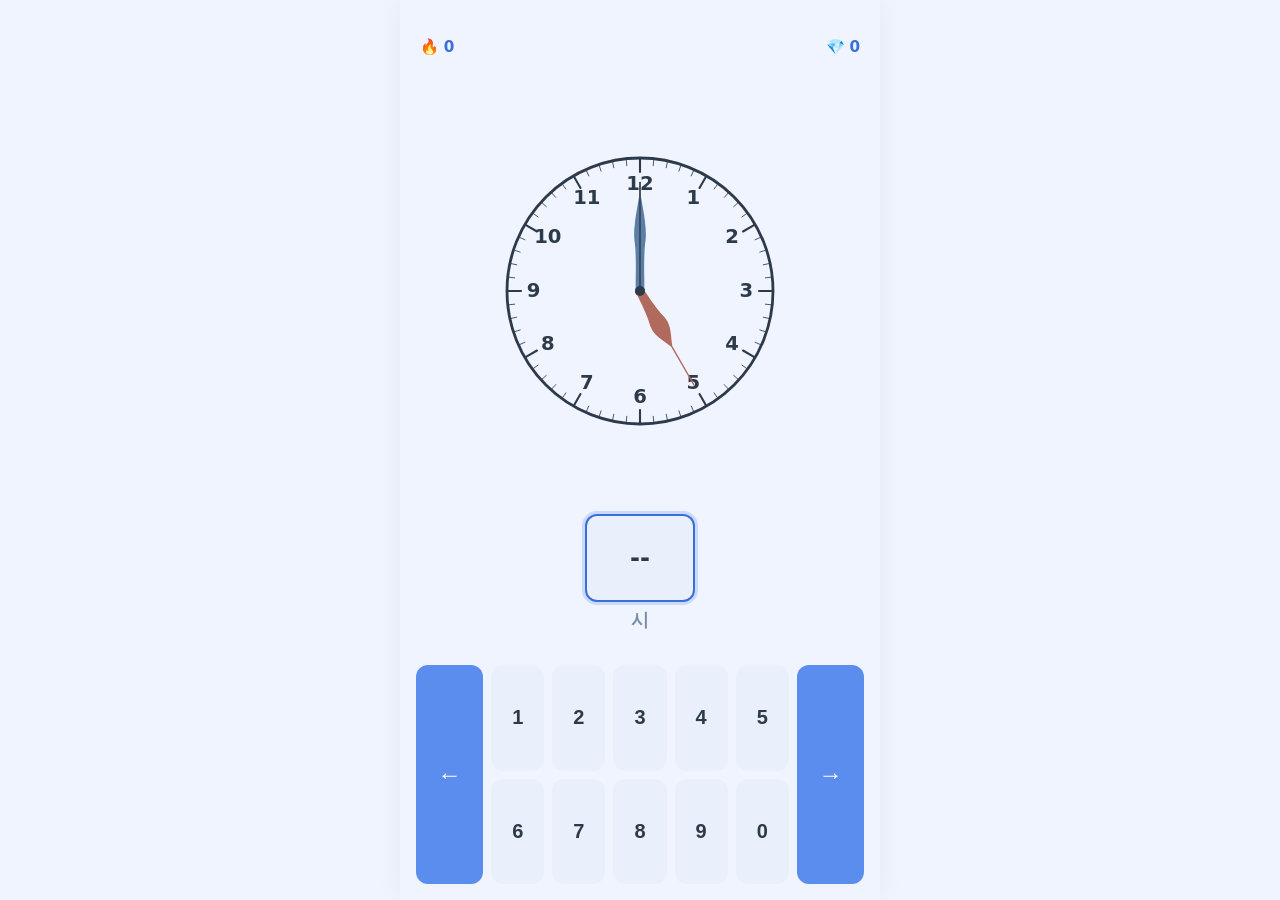
==== games/clock/index.html @ 3cb7f881 "Refactor: extract clock face, keep hands inline" ====
<!-- v0.1.0 : 최초 생성 - Clock Game UI (로직 없음, 더미 UI만)
     v0.1.1 : 입력칸 id, 키패드 data-key 속성 추가 (키패드 입력 기능 연동용)
     v0.1.2 : Gold/Combo span에 id 추가 (골드/콤보 표시 연동용)
     v0.1.3 : <object> → inline SVG로 교체 (모바일 렌더링 정확도 개선)
     v0.1.4 : 결과 화면 섹션 추가
     v0.1.5 : 결과 화면에 별점·보상 항목 추가
     v0.1.6 : Gold 아이콘 변경(💎), 결과 화면 레이아웃 개선
     v0.1.7 : 단계 선택 화면 select.html로 분리, game-wrapper style:none 제거
     v0.1.8 : 계산식 표시 영역 추가 (Lv.6~8)
     v0.1.9 : Fix_save.js 대신 core/saveManager.js 로드 (SaveManager 미정의로 저장 실패하던 문제)
     v0.1.10 : Implement_오답 시 정답 확인 모달 추가 (바깥 클릭 시 닫힘)
     v0.1.11 : Refactor_시계 페이스(외곽선/눈금/숫자)를 assets/svg/clock-face.svg로 분리, 바늘은 인라인 유지 -->
<!DOCTYPE html>
<html lang="ko">
<head>
  <meta charset="UTF-8" />
  <meta name="viewport" content="width=device-width, initial-scale=1.0" />
  <title>Clock Game</title>
  <link rel="stylesheet" href="style.css" />
</head>
<body>

  <!-- 전체 화면을 감싸는 래퍼 (PC 가운데 정렬용) -->
  <div id="game-wrapper" class="game-wrapper">

    <!-- 상단 정보 영역 (약 1/12) : Combo(좌) / Gold(우) -->
    <header class="info-bar">
      <span class="info-bar__item info-bar__combo">
        <span class="info-bar__icon">🔥</span>
        <span id="display-combo" class="info-bar__value">0</span>
      </span>
      <span class="info-bar__item info-bar__gold">
        <span class="info-bar__icon">💎</span>
        <span id="display-gold" class="info-bar__value">0</span>
      </span>
    </header>

    <!-- 시계 영역 (약 1/2) -->
    <!-- 시계 페이스(외곽선/눈금/숫자)는 assets/svg/clock-face.svg 외부 파일을 불러와 배경으로 표시하고,
         바늘/중심 고정핀은 그 위에 겹쳐지는 인라인 SVG로 그대로 유지한다 (script.js가 회전시키므로 DOM에 있어야 함). -->
    <section class="clock-area">
      <div id="clock-svg" class="clock-svg">
        <img class="clock-face-img" src="assets/svg/clock-face.svg" alt="시계 눈금과 숫자" />
        <svg class="clock-hands-svg" viewBox="0 0 400 400" xmlns="http://www.w3.org/2000/svg">

        <!-- 시침 -->
        <g id="hour-hand">
          <path
         id="hour-hand-path"
         fill="#b06a5e"
         stroke="#b06a5e"
         stroke-width="2"
         stroke-linecap="round"
         d="M 200.29114,109.25651 
         V 44.256506 
         m -5,155.000004 
         c -1,-14 -1,-30 -6,-50 
         -3,-14 6.08838,-26.53126 10.99916,-39.98355 
         4.77369,13.48296 14.00084,25.98355 11.00084,39.98355 
         -5,20 -5,36 -6,50 
         z" />
        </g>

        <!-- 분침 -->
        <g id="minute-hand">
          <path
          id="minute-hand-path"
          fill="#5b7ea6"
          stroke="#5b7ea6"
          stroke-width="2"
          stroke-linecap="round"
          d="m 200,70
          c 0,-8.333333 0,-16.666667 0,-25
          m -5,155
          c -0.84616,-24.32496 1.78524,-48.81858 -2,-73
         -2.11151,-21.46944 3.81812,-42.576557 7.00486,-63.641633
         3.30475,20.754501 8.89565,41.567173 7.10526,62.743173
         -3.8354,24.09977 -1.37963,48.52212 -2.06613,72.77562
         -0.1114,2.24444 -3.92398,0.63986 -5.72918,1.12284
         -1.43827,0 -2.87654,0 -4.31481,0
          z" />
        </g>

        <!-- 초침 -->
        <g id="second-hand">
          <line x1="200" y1="200" x2="200" y2="45" stroke="#2d3a4a" stroke-width="2" stroke-linecap="round" />
        </g>

        <!-- 중심 고정핀 -->
        <circle id="clock-center-pin" cx="200" cy="200" r="7" fill="#2d3a4a" />

        </svg>
      </div>
    </section>

    <!-- 계산식 표시 영역 (Lv.6~8에서만 표시, 기본 숨김) -->
    <section id="calc-area" class="calc-area calc-area--hidden">
      <p id="calc-expression" class="calc-expression"></p>
    </section>

    <!-- 입력 영역 (약 1/6) : 시 / 분 / 초 입력칸 -->
    <section class="input-area">

      <div class="input-group">
        <span id="input-hour" class="input-box">--</span>
        <span class="input-label">시</span>
      </div>

      <div class="input-group">
        <span id="input-minute" class="input-box">--</span>
        <span class="input-label">분</span>
      </div>

      <div class="input-group">
        <span id="input-second" class="input-box">--</span>
        <span class="input-label">초</span>
      </div>

    </section>

    <!-- 키패드 영역 (약 1/4) : 숫자 0~9, ← / → 더미 버튼 -->
    <section class="keypad-area">

      <!-- 왼쪽 이동 버튼 (숫자 2행 전체 높이) -->
      <button type="button" class="keypad-btn keypad-btn--nav" data-key="back" aria-label="이전">←</button>

      <!-- 숫자 버튼 2행 -->
      <div class="keypad-numbers">
        <div class="keypad-row">
          <button type="button" class="keypad-btn" data-key="1">1</button>
          <button type="button" class="keypad-btn" data-key="2">2</button>
          <button type="button" class="keypad-btn" data-key="3">3</button>
          <button type="button" class="keypad-btn" data-key="4">4</button>
          <button type="button" class="keypad-btn" data-key="5">5</button>
        </div>
        <div class="keypad-row">
          <button type="button" class="keypad-btn" data-key="6">6</button>
          <button type="button" class="keypad-btn" data-key="7">7</button>
          <button type="button" class="keypad-btn" data-key="8">8</button>
          <button type="button" class="keypad-btn" data-key="9">9</button>
          <button type="button" class="keypad-btn" data-key="0">0</button>
        </div>
      </div>

      <!-- 오른쪽 이동 버튼 (숫자 2행 전체 높이) -->
      <button type="button" class="keypad-btn keypad-btn--nav" data-key="next" aria-label="다음">→</button>

    </section>

  </div><!-- /.game-wrapper -->

  <!-- 결과 화면 (단계 종료 시 표시, 기본적으로 숨김) -->
  <div id="result-screen" class="result-screen result-screen--hidden">
    <div class="result-card">
      <h2 id="result-level"       class="result-level">Lv.1 완료!</h2>
      <p  id="result-stars"       class="result-stars">★★★</p>
      <p  id="result-score"       class="result-score">5 / 5</p>
      <p  id="result-rate"        class="result-rate">정답률 100%</p>
      <p  id="result-combo"       class="result-combo">최고 콤보 🔥 5</p>
      <hr class="result-divider" />
      <p  id="result-gold-quiz"   class="result-gold-row"><span>문제 정답</span><span class="result-gold-value">💎 0</span></p>
      <p  id="result-gold-combo"  class="result-gold-row"><span>콤보 보너스</span><span class="result-gold-value">💎 0</span></p>
      <p  id="result-gold-star"   class="result-gold-row"><span>별점 보너스</span><span class="result-gold-value">💎 0</span></p>
      <p  id="result-gold-total"  class="result-gold-total"><span>총 획득</span><span class="result-gold-value">💎 0</span></p>
    </div>
  </div>

  <!-- 오답 시 정답을 보여주는 모달 (기본 숨김) -->
  <!-- 카드 바깥(오버레이) 영역을 클릭하면 script.js에서 닫고 다음 문제로 진행한다 -->
  <div id="answer-modal" class="answer-modal answer-modal--hidden">
    <div class="answer-modal__card">
      <p class="answer-modal__label">정답</p>
      <p id="answer-modal-value" class="answer-modal__value">--</p>
    </div>
  </div>

  <script type="module" src="script.js"></script>
</body>
</html>
---- games/clock/style.css ----
/* v0.1.0 : 최초 생성 - Clock Game UI 스타일 (로직 없음)
   v0.1.1 : .clock-placeholder -> .clock-svg 로 교체 (SVG 시계 적용)
   v0.1.2 : 더블탭 확대 방지 추가
   v0.1.3 : .input-box--active 선택 상태 스타일 추가
   v0.1.4 : .input-area--correct / --wrong 정답/오답 피드백 스타일 추가
   v0.1.5 : info-bar 항목 min-width 고정, 아이콘 대응 정렬
   v0.1.6 : clock-svg 크기를 정수 고정 + max-width로 변경 (모바일 소수점 픽셀 방지)
   v0.1.7 : 결과 화면 스타일 추가
   v0.1.8 : 결과 화면 별점·구분선·gold 행 스타일 추가
   v0.1.9 : Gold 아이콘(💎)·색상 통일, result 레이아웃 개선, info-bar 아이콘 위치 고정
   v0.2.0 : 단계 선택 화면 스타일 select.css로 분리
   v0.2.1 : 계산식 표시 영역 스타일 추가
   v0.2.2 : 오답 시 정답 확인 모달(.answer-modal) 스타일 추가 */

/* ===========================
   1. 전역 초기화 & 변수
=========================== */
*, *::before, *::after {
  box-sizing: border-box;
  margin: 0;
  padding: 0;
}

/* 더블탭 확대만 방지, 핀치 줌은 유지 */
body {
  touch-action: manipulation;
}

:root {
  /* 컬러 팔레트: 메인 화면과 톤 통일 */
  --color-bg: #f0f4ff;
  --color-surface: #ffffff;
  --color-primary: #5b8dee;
  --color-primary-dark: #3a6fdb;
  --color-text: #2d3a4a;
  --color-text-muted: #7a8fa6;
  --color-keypad-bg: #eaf0fb;
  --color-keypad-active: #dce8fb;

  --font-base: 'Segoe UI', system-ui, sans-serif;
  --max-width: 480px; /* 모바일 기준, PC에서 고정폭으로 가운데 정렬 */
}

html, body {
  height: 100%;
}

body {
  font-family: var(--font-base);
  color: var(--color-text);
  background-color: var(--color-bg);
}

/* ===========================
   2. 전체 레이아웃
   - 뷰포트 높이를 기준으로 비율 분배
   - 1/12 : 1/2 : 1/6 : 1/4 (남은 영역 buffer 없이 합 = 1)
=========================== */
.game-wrapper {
  max-width: var(--max-width);
  margin: 0 auto;
  height: 100vh;
  display: flex;
  flex-direction: column;
}

/* ===========================
   3. 상단 정보 영역 (1/12)
=========================== */
.info-bar {
  flex: 1 1 8.33%; /* 약 1/12 */
  display: flex;
  align-items: center;
  justify-content: space-between;
  padding: 0 1.25rem;
  font-weight: 700;
  font-size: 0.95rem;
}

/* 각 항목: 아이콘은 고정, 숫자만 자연스럽게 늘어나도록 flex 구조 사용 */
.info-bar__gold {
  color: var(--color-primary-dark);
  display: flex;
  align-items: center;
  gap: 0.3rem;
  /* 우측 배치: 아이콘 뒤에 보유 수 표시 */
}

.info-bar__combo {
  color: var(--color-primary-dark);
  display: flex;
  align-items: center;
  gap: 0.3rem;
}

/* ===========================
   4. 시계 영역 (1/2 → 계산식 영역 추가로 약 5/12로 축소)
=========================== */
.clock-area {
  flex: 1 1 42%;
  display: flex;
  align-items: center;
  justify-content: center;
}

/* clock-face.svg(배경) + 바늘 인라인 svg(전경)를 겹쳐 표시하는 컨테이너 */
/* vw 단위 사용 시 소수점 픽셀 발생 → 모바일에서 바늘 위치 틀어짐 방지를 위해 정수 고정 */
.clock-svg {
  position: relative;
  width: 280px;
  height: 280px;
  max-width: 70vw;
  max-height: 70vw;
}
 
/* 시계 페이스(외곽선/눈금/숫자) 이미지와 바늘 svg를 동일 영역에 겹쳐 정렬 */
.clock-face-img,
.clock-hands-svg {
  position: absolute;
  inset: 0;
  width: 100%;
  height: 100%;
}

/* ===========================
   4-1. 계산식 표시 영역 (Lv.6~8)
=========================== */
.calc-area {
  flex: 0 0 auto;
  display: flex;
  align-items: center;
  justify-content: center;
  padding: 0.25rem 1rem;
}

.calc-area--hidden {
  display: none;
}

/* 계산식 텍스트: 크고 굵게, 중앙 정렬 */
.calc-expression {
  font-size: 1.8rem;
  font-weight: 700;
  color: var(--color-primary-dark);
  text-align: center;
  letter-spacing: 0.02em;
}

/* ===========================
   5. 입력 영역 (1/6)
=========================== */
.input-area {
  flex: 1 1 16.66%;
  display: flex;
  align-items: center;
  justify-content: center;
  gap: 0.75rem;
  padding: 0 1rem;
}

/* 시/분/초 각 그룹 (입력칸 + 라벨) */
.input-group {
  display: flex;
  flex-direction: column;
  align-items: center;
  gap: 0.35rem;
  flex: 1;
  max-width: 110px;
}

/* 입력칸: 동일한 크기, 숫자 가운데 정렬 */
.input-box {
  width: 100%;
  aspect-ratio: 1 / 0.8;
  display: flex;
  align-items: center;
  justify-content: center;
  background: var(--color-surface);
  border: 2px solid var(--color-primary);
  border-radius: 0.75rem;
  font-size: 1.5rem;
  font-weight: 700;
  color: var(--color-text);
}

/* 현재 선택된 입력칸: 테두리 강조 + 배경 하이라이트 */
.input-box--active {
  border-color: var(--color-primary-dark);
  background: var(--color-keypad-bg);
  box-shadow: 0 0 0 3px rgba(91, 141, 238, 0.25);
}

/* 정답 피드백: 입력 영역 전체를 초록으로 */
.input-area--correct .input-box {
  border-color: #4caf82;
  background: #eafaf3;
}

/* 오답 피드백: 입력 영역 전체를 빨강으로 */
.input-area--wrong .input-box {
  border-color: #e05c5c;
  background: #fdeaea;
}

/* 시/분/초 라벨: 크게 표시 */
.input-label {
  font-size: 1.1rem;
  font-weight: 700;
  color: var(--color-text-muted);
}

/* ===========================
   6. 키패드 영역 (1/4)
=========================== */
.keypad-area {
  flex: 1 1 25%;
  display: flex;
  align-items: stretch; /* ←/→ 버튼 높이를 숫자 2행 전체 높이와 맞춤 */
  gap: 0.5rem;
  padding: 0.5rem 1rem 1rem;
}

/* 숫자 버튼 2행을 담는 영역 */
.keypad-numbers {
  flex: 1;
  display: flex;
  flex-direction: column;
  gap: 0.5rem;
}

.keypad-row {
  flex: 1;
  display: flex;
  gap: 0.5rem;
}

/* 키패드 버튼 공통 스타일 (모바일 터치 충분한 크기) */
.keypad-btn {
  flex: 1;
  min-height: 44px; /* 터치 접근성 권장 최소 크기 */
  background: var(--color-keypad-bg);
  border: none;
  border-radius: 0.75rem;
  font-size: 1.25rem;
  font-weight: 700;
  color: var(--color-text);
  cursor: pointer;
  transition: background-color 0.15s;
}

.keypad-btn:active {
  background: var(--color-keypad-active);
}

/* 좌우 이동 버튼: 숫자 2행 전체 높이와 동일 (flex stretch로 자동 적용) */
.keypad-btn--nav {
  flex: 0 0 15%;
  background: var(--color-primary);
  color: #ffffff;
  font-size: 1.5rem;
}

.keypad-btn--nav:active {
  background: var(--color-primary-dark);
}

/* ===========================
   7. PC 대응 (480px 이상)
   - wrapper는 고정 최대폭으로 가운데 정렬되며
     비율 레이아웃은 그대로 유지
=========================== */
@media (min-width: 480px) {
  .game-wrapper {
    box-shadow: 0 0 24px rgba(0, 0, 0, 0.05);
  }
}

/* ===========================
   8. 결과 화면
=========================== */

/* 결과 화면: 게임 화면 위에 전체를 덮는 오버레이 */
.result-screen {
  position: fixed;
  inset: 0;
  display: flex;
  align-items: center;
  justify-content: center;
  background: rgba(240, 244, 255, 0.92);
  z-index: 100;
}

/* 숨김 상태 */
.result-screen--hidden {
  display: none;
}

/* 결과 카드 */
.result-card {
  background: var(--color-surface);
  border-radius: 1.25rem;
  box-shadow: 0 8px 32px rgba(91, 141, 238, 0.18);
  padding: 2rem 1.75rem;
  text-align: center;
  display: flex;
  flex-direction: column;
  gap: 0.6rem;
  width: min(320px, 88vw); /* 내용에 맞는 적절한 폭 */
}

.result-level {
  font-size: 1.4rem;
  font-weight: 800;
  color: var(--color-primary);
}

.result-score {
  font-size: 2rem;
  font-weight: 800;
  color: var(--color-text);
}

.result-rate {
  font-size: 1rem;
  color: var(--color-text-muted);
}

.result-combo {
  font-size: 1rem;
  font-weight: 700;
  color: var(--color-primary-dark);
}

.result-stars {
  font-size: 1.75rem;
  letter-spacing: 0.1em;
  color: #d4a017;
}

.result-divider {
  border: none;
  border-top: 1px solid #e8edf5;
  margin: 0.25rem 0;
}

/* gold 세부 행: 항목명 왼쪽, 금액 오른쪽, 과도한 간격 없이 */
.result-gold-row {
  display: flex;
  justify-content: space-between;
  gap: 1rem; /* 항목·숫자 간 최소 간격만 */
  font-size: 0.9rem;
  color: var(--color-text-muted);
  text-align: left;
}

/* 숫자 부분: 우측 정렬, 일의 자리 세로선 통일 */
.result-gold-value {
  text-align: right;
  white-space: nowrap; /* 줄바꿈 방지 */
  font-variant-numeric: tabular-nums; /* 숫자 폭 고정으로 세로 정렬 */
}

.result-gold-total {
  display: flex;
  justify-content: space-between;
  gap: 1rem;
  font-size: 1rem;
  font-weight: 700;
  color: var(--color-primary-dark); /* Combo와 동일한 강조 색상 */
  margin-top: 0.25rem;
  text-align: left;
}

/* ===========================
   9. 오답 정답 확인 모달
   - result-screen과 동일한 오버레이+카드 패턴을 재사용하되
     오답 1회에 대한 짧은 확인용이므로 카드 크기는 더 작게 구성
=========================== */

/* 모달 오버레이: 카드 바깥(배경) 클릭 시 script.js에서 닫힘 처리 */
.answer-modal {
  position: fixed;
  inset: 0;
  display: flex;
  justify-content: center; /*좌우 가운데 */
  align-items: flex-end; /* 아래쪽 위치 */
  padding-bottom: 80px;       /* 아래 여백 공간 */
  background: rgba(45, 58, 74, 0.45);
  z-index: 150; /* result-screen(100)보다 위, 게임 중 오답 확인이므로 더 높은 우선순위 */
}

.answer-modal--hidden {
  display: none;
}

.answer-modal__card {
  background: var(--color-surface);
  border-radius: 1rem;
  box-shadow: 0 8px 32px rgba(91, 141, 238, 0.18);
  padding: 1.5rem 2rem;
  text-align: center;
  display: flex;
  flex-direction: column;
  gap: 0.4rem;
  width: min(260px, 80vw);
}

.answer-modal__label {
  font-size: 0.95rem;
  font-weight: 700;
  color: var(--color-text-muted);
}

.answer-modal__value {
  font-size: 1.6rem;
  font-weight: 800;
  color: var(--color-primary-dark);
}
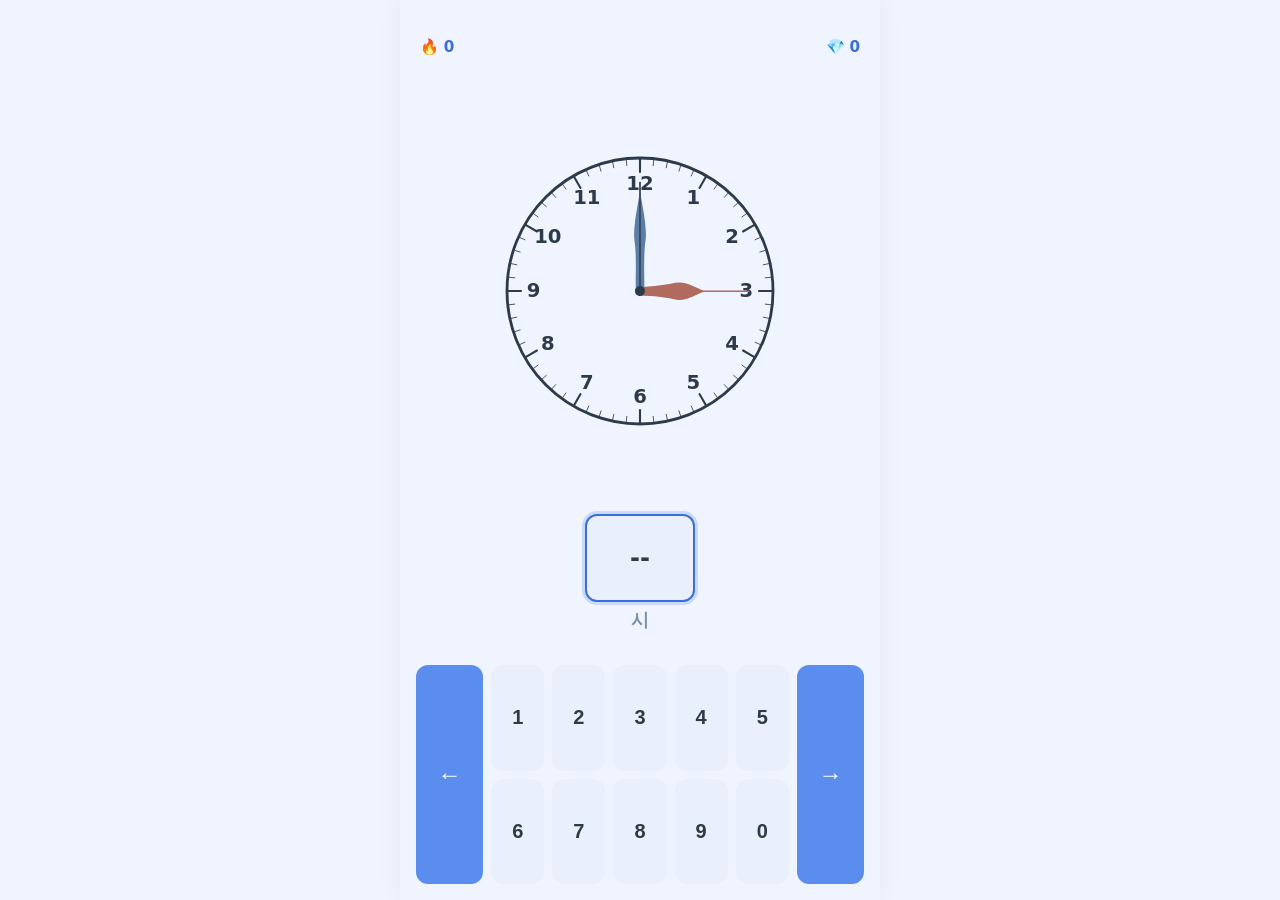
==== commit 9f921625: "Implement shared character renderer" ====
--- a/games/clock/index.html
+++ b/games/clock/index.html
@@ -1,15 +1,7 @@
-<!-- v0.1.0 : 최초 생성 - Clock Game UI (로직 없음, 더미 UI만)
-     v0.1.1 : 입력칸 id, 키패드 data-key 속성 추가 (키패드 입력 기능 연동용)
-     v0.1.2 : Gold/Combo span에 id 추가 (골드/콤보 표시 연동용)
-     v0.1.3 : <object> → inline SVG로 교체 (모바일 렌더링 정확도 개선)
-     v0.1.4 : 결과 화면 섹션 추가
-     v0.1.5 : 결과 화면에 별점·보상 항목 추가
-     v0.1.6 : Gold 아이콘 변경(💎), 결과 화면 레이아웃 개선
-     v0.1.7 : 단계 선택 화면 select.html로 분리, game-wrapper style:none 제거
-     v0.1.8 : 계산식 표시 영역 추가 (Lv.6~8)
-     v0.1.9 : Fix_save.js 대신 core/saveManager.js 로드 (SaveManager 미정의로 저장 실패하던 문제)
-     v0.1.10 : Implement_오답 시 정답 확인 모달 추가 (바깥 클릭 시 닫힘)
-     v0.1.11 : Refactor_시계 페이스(외곽선/눈금/숫자)를 assets/svg/clock-face.svg로 분리, 바늘은 인라인 유지 -->
+<!-- v0.1.12 : 
+ Implement_공통 렌더러 기반 저장 캐릭터 연동을 위한 컨테이너(.character-container) 추가 -->
+
+
 <!DOCTYPE html>
 <html lang="ko">
 <head>
@@ -36,59 +28,24 @@
     </header>
 
     <!-- 시계 영역 (약 1/2) -->
-    <!-- 시계 페이스(외곽선/눈금/숫자)는 assets/svg/clock-face.svg 외부 파일을 불러와 배경으로 표시하고,
-         바늘/중심 고정핀은 그 위에 겹쳐지는 인라인 SVG로 그대로 유지한다 (script.js가 회전시키므로 DOM에 있어야 함). -->
     <section class="clock-area">
       <div id="clock-svg" class="clock-svg">
         <img class="clock-face-img" src="assets/svg/clock-face.svg" alt="시계 눈금과 숫자" />
         <svg class="clock-hands-svg" viewBox="0 0 400 400" xmlns="http://www.w3.org/2000/svg">
-
         <!-- 시침 -->
         <g id="hour-hand">
-          <path
-         id="hour-hand-path"
-         fill="#b06a5e"
-         stroke="#b06a5e"
-         stroke-width="2"
-         stroke-linecap="round"
-         d="M 200.29114,109.25651 
-         V 44.256506 
-         m -5,155.000004 
-         c -1,-14 -1,-30 -6,-50 
-         -3,-14 6.08838,-26.53126 10.99916,-39.98355 
-         4.77369,13.48296 14.00084,25.98355 11.00084,39.98355 
-         -5,20 -5,36 -6,50 
-         z" />
+          <path id="hour-hand-path" fill="#b06a5e" stroke="#b06a5e" stroke-width="2" stroke-linecap="round" d="M 200.29114,109.25651 V 44.256506 m -5,155.000004 c -1,-14 -1,-30 -6,-50 -3,-14 6.08838,-26.53126 10.99916,-39.98355 4.77369,13.48296 14.00084,25.98355 11.00084,39.98355 -5,20 -5,36 -6,50 z" />
         </g>
-
         <!-- 분침 -->
         <g id="minute-hand">
-          <path
-          id="minute-hand-path"
-          fill="#5b7ea6"
-          stroke="#5b7ea6"
-          stroke-width="2"
-          stroke-linecap="round"
-          d="m 200,70
-          c 0,-8.333333 0,-16.666667 0,-25
-          m -5,155
-          c -0.84616,-24.32496 1.78524,-48.81858 -2,-73
-         -2.11151,-21.46944 3.81812,-42.576557 7.00486,-63.641633
-         3.30475,20.754501 8.89565,41.567173 7.10526,62.743173
-         -3.8354,24.09977 -1.37963,48.52212 -2.06613,72.77562
-         -0.1114,2.24444 -3.92398,0.63986 -5.72918,1.12284
-         -1.43827,0 -2.87654,0 -4.31481,0
-          z" />
+          <path id="minute-hand-path" fill="#5b7ea6" stroke="#5b7ea6" stroke-width="2" stroke-linecap="round" d="m 200,70 c 0,-8.333333 0,-16.666667 0,-25 m -5,155 c -0.84616,-24.32496 1.78524,-48.81858 -2,-73 -2.11151,-21.46944 3.81812,-42.576557 7.00486,-63.641633 3.30475,20.754501 8.89565,41.567173 7.10526,62.743173 -3.8354,24.09977 -1.37963,48.52212 -2.06613,72.77562 -0.1114,2.24444 -3.92398,0.63986 -5.72918,1.12284 -1.43827,0 -2.87654,0 -4.31481,0 z" />
         </g>
-
         <!-- 초침 -->
         <g id="second-hand">
           <line x1="200" y1="200" x2="200" y2="45" stroke="#2d3a4a" stroke-width="2" stroke-linecap="round" />
         </g>
-
         <!-- 중심 고정핀 -->
         <circle id="clock-center-pin" cx="200" cy="200" r="7" fill="#2d3a4a" />
-
         </svg>
       </div>
     </section>
@@ -100,31 +57,23 @@
 
     <!-- 입력 영역 (약 1/6) : 시 / 분 / 초 입력칸 -->
     <section class="input-area">
-
       <div class="input-group">
         <span id="input-hour" class="input-box">--</span>
         <span class="input-label">시</span>
       </div>
-
       <div class="input-group">
         <span id="input-minute" class="input-box">--</span>
         <span class="input-label">분</span>
       </div>
-
       <div class="input-group">
         <span id="input-second" class="input-box">--</span>
         <span class="input-label">초</span>
       </div>
-
     </section>
 
-    <!-- 키패드 영역 (약 1/4) : 숫자 0~9, ← / → 더미 버튼 -->
+    <!-- 키패드 영역 (약 1/4) : 숫자 0~9, ← / → 버튼 -->
     <section class="keypad-area">
-
-      <!-- 왼쪽 이동 버튼 (숫자 2행 전체 높이) -->
       <button type="button" class="keypad-btn keypad-btn--nav" data-key="back" aria-label="이전">←</button>
-
-      <!-- 숫자 버튼 2행 -->
       <div class="keypad-numbers">
         <div class="keypad-row">
           <button type="button" class="keypad-btn" data-key="1">1</button>
@@ -141,15 +90,15 @@
           <button type="button" class="keypad-btn" data-key="0">0</button>
         </div>
       </div>
+      <button type="button" class="keypad-btn keypad-btn--nav" data-key="next" aria-label="다음">→</button>
+    </section>
 
-      <!-- 오른쪽 이동 버튼 (숫자 2행 전체 높이) -->
-      <button type="button" class="keypad-btn keypad-btn--nav" data-key="next" aria-label="다음">→</button>
-
-    </section>
+    <!-- 인게임 캐릭터 표시 컨테이너 -->
+    <div id="character-container" class="character-container"></div>
 
   </div><!-- /.game-wrapper -->
 
-  <!-- 결과 화면 (단계 종료 시 표시, 기본적으로 숨김) -->
+  <!-- 결과 화면 -->
   <div id="result-screen" class="result-screen result-screen--hidden">
     <div class="result-card">
       <h2 id="result-level"       class="result-level">Lv.1 완료!</h2>
@@ -165,8 +114,7 @@
     </div>
   </div>
 
-  <!-- 오답 시 정답을 보여주는 모달 (기본 숨김) -->
-  <!-- 카드 바깥(오버레이) 영역을 클릭하면 script.js에서 닫고 다음 문제로 진행한다 -->
+  <!-- 오답 시 정답 확인 모달 -->
   <div id="answer-modal" class="answer-modal answer-modal--hidden">
     <div class="answer-modal__card">
       <p class="answer-modal__label">정답</p>
--- a/games/clock/style.css
+++ b/games/clock/style.css
@@ -1,16 +1,5 @@
-/* v0.1.0 : 최초 생성 - Clock Game UI 스타일 (로직 없음)
-   v0.1.1 : .clock-placeholder -> .clock-svg 로 교체 (SVG 시계 적용)
-   v0.1.2 : 더블탭 확대 방지 추가
-   v0.1.3 : .input-box--active 선택 상태 스타일 추가
-   v0.1.4 : .input-area--correct / --wrong 정답/오답 피드백 스타일 추가
-   v0.1.5 : info-bar 항목 min-width 고정, 아이콘 대응 정렬
-   v0.1.6 : clock-svg 크기를 정수 고정 + max-width로 변경 (모바일 소수점 픽셀 방지)
-   v0.1.7 : 결과 화면 스타일 추가
-   v0.1.8 : 결과 화면 별점·구분선·gold 행 스타일 추가
-   v0.1.9 : Gold 아이콘(💎)·색상 통일, result 레이아웃 개선, info-bar 아이콘 위치 고정
-   v0.2.0 : 단계 선택 화면 스타일 select.css로 분리
-   v0.2.1 : 계산식 표시 영역 스타일 추가
-   v0.2.2 : 오답 시 정답 확인 모달(.answer-modal) 스타일 추가 */
+/* v0.2.3 : 
+Update - .game-wrapper에 position relative 추가, .character-container 스타일 정의 추가 */
 
 /* ===========================
    1. 전역 초기화 & 변수
@@ -21,13 +10,11 @@
   padding: 0;
 }
 
-/* 더블탭 확대만 방지, 핀치 줌은 유지 */
 body {
   touch-action: manipulation;
 }
 
 :root {
-  /* 컬러 팔레트: 메인 화면과 톤 통일 */
   --color-bg: #f0f4ff;
   --color-surface: #ffffff;
   --color-primary: #5b8dee;
@@ -38,7 +25,7 @@
   --color-keypad-active: #dce8fb;
 
   --font-base: 'Segoe UI', system-ui, sans-serif;
-  --max-width: 480px; /* 모바일 기준, PC에서 고정폭으로 가운데 정렬 */
+  --max-width: 480px; 
 }
 
 html, body {
@@ -53,8 +40,6 @@
 
 /* ===========================
    2. 전체 레이아웃
-   - 뷰포트 높이를 기준으로 비율 분배
-   - 1/12 : 1/2 : 1/6 : 1/4 (남은 영역 buffer 없이 합 = 1)
 =========================== */
 .game-wrapper {
   max-width: var(--max-width);
@@ -62,13 +47,14 @@
   height: 100vh;
   display: flex;
   flex-direction: column;
+  position: relative; /* 캐릭터 컨테이너 기준점 */
 }
 
 /* ===========================
    3. 상단 정보 영역 (1/12)
 =========================== */
 .info-bar {
-  flex: 1 1 8.33%; /* 약 1/12 */
+  flex: 1 1 8.33%;
   display: flex;
   align-items: center;
   justify-content: space-between;
@@ -77,15 +63,7 @@
   font-size: 0.95rem;
 }
 
-/* 각 항목: 아이콘은 고정, 숫자만 자연스럽게 늘어나도록 flex 구조 사용 */
-.info-bar__gold {
-  color: var(--color-primary-dark);
-  display: flex;
-  align-items: center;
-  gap: 0.3rem;
-  /* 우측 배치: 아이콘 뒤에 보유 수 표시 */
-}
-
+.info-bar__gold,
 .info-bar__combo {
   color: var(--color-primary-dark);
   display: flex;
@@ -94,7 +72,7 @@
 }
 
 /* ===========================
-   4. 시계 영역 (1/2 → 계산식 영역 추가로 약 5/12로 축소)
+   4. 시계 영역
 =========================== */
 .clock-area {
   flex: 1 1 42%;
@@ -103,8 +81,6 @@
   justify-content: center;
 }
 
-/* clock-face.svg(배경) + 바늘 인라인 svg(전경)를 겹쳐 표시하는 컨테이너 */
-/* vw 단위 사용 시 소수점 픽셀 발생 → 모바일에서 바늘 위치 틀어짐 방지를 위해 정수 고정 */
 .clock-svg {
   position: relative;
   width: 280px;
@@ -113,7 +89,6 @@
   max-height: 70vw;
 }
  
-/* 시계 페이스(외곽선/눈금/숫자) 이미지와 바늘 svg를 동일 영역에 겹쳐 정렬 */
 .clock-face-img,
 .clock-hands-svg {
   position: absolute;
@@ -137,7 +112,6 @@
   display: none;
 }
 
-/* 계산식 텍스트: 크고 굵게, 중앙 정렬 */
 .calc-expression {
   font-size: 1.8rem;
   font-weight: 700;
@@ -147,7 +121,7 @@
 }
 
 /* ===========================
-   5. 입력 영역 (1/6)
+   5. 입력 영역
 =========================== */
 .input-area {
   flex: 1 1 16.66%;
@@ -158,7 +132,6 @@
   padding: 0 1rem;
 }
 
-/* 시/분/초 각 그룹 (입력칸 + 라벨) */
 .input-group {
   display: flex;
   flex-direction: column;
@@ -168,7 +141,6 @@
   max-width: 110px;
 }
 
-/* 입력칸: 동일한 크기, 숫자 가운데 정렬 */
 .input-box {
   width: 100%;
   aspect-ratio: 1 / 0.8;
@@ -183,26 +155,22 @@
   color: var(--color-text);
 }
 
-/* 현재 선택된 입력칸: 테두리 강조 + 배경 하이라이트 */
 .input-box--active {
   border-color: var(--color-primary-dark);
   background: var(--color-keypad-bg);
   box-shadow: 0 0 0 3px rgba(91, 141, 238, 0.25);
 }
 
-/* 정답 피드백: 입력 영역 전체를 초록으로 */
 .input-area--correct .input-box {
   border-color: #4caf82;
   background: #eafaf3;
 }
 
-/* 오답 피드백: 입력 영역 전체를 빨강으로 */
 .input-area--wrong .input-box {
   border-color: #e05c5c;
   background: #fdeaea;
 }
 
-/* 시/분/초 라벨: 크게 표시 */
 .input-label {
   font-size: 1.1rem;
   font-weight: 700;
@@ -210,17 +178,16 @@
 }
 
 /* ===========================
-   6. 키패드 영역 (1/4)
+   6. 키패드 영역
 =========================== */
 .keypad-area {
   flex: 1 1 25%;
   display: flex;
-  align-items: stretch; /* ←/→ 버튼 높이를 숫자 2행 전체 높이와 맞춤 */
+  align-items: stretch;
   gap: 0.5rem;
   padding: 0.5rem 1rem 1rem;
 }
 
-/* 숫자 버튼 2행을 담는 영역 */
 .keypad-numbers {
   flex: 1;
   display: flex;
@@ -234,10 +201,9 @@
   gap: 0.5rem;
 }
 
-/* 키패드 버튼 공통 스타일 (모바일 터치 충분한 크기) */
 .keypad-btn {
   flex: 1;
-  min-height: 44px; /* 터치 접근성 권장 최소 크기 */
+  min-height: 44px;
   background: var(--color-keypad-bg);
   border: none;
   border-radius: 0.75rem;
@@ -252,7 +218,6 @@
   background: var(--color-keypad-active);
 }
 
-/* 좌우 이동 버튼: 숫자 2행 전체 높이와 동일 (flex stretch로 자동 적용) */
 .keypad-btn--nav {
   flex: 0 0 15%;
   background: var(--color-primary);
@@ -265,9 +230,27 @@
 }
 
 /* ===========================
-   7. PC 대응 (480px 이상)
-   - wrapper는 고정 최대폭으로 가운데 정렬되며
-     비율 레이아웃은 그대로 유지
+   7. 캐릭터 표시 영역 (New)
+=========================== */
+.character-container {
+  position: absolute;
+  bottom: 2rem;
+  left: 1.5rem;
+  width: 80px;
+  height: 150px; /* viewBox 160x300 비율 */
+  pointer-events: none; /* 클릭 등 터치 이벤트 무시 */
+  z-index: 50; /* 입력 UI보다 위에 올 수 있도록 허용 */
+  filter: drop-shadow(0 4px 8px rgba(0,0,0,0.15));
+}
+
+.character-container svg {
+  width: 100%;
+  height: 100%;
+  display: block;
+}
+
+/* ===========================
+   8. PC 대응 (480px 이상)
 =========================== */
 @media (min-width: 480px) {
   .game-wrapper {
@@ -276,10 +259,8 @@
 }
 
 /* ===========================
-   8. 결과 화면
-=========================== */
-
-/* 결과 화면: 게임 화면 위에 전체를 덮는 오버레이 */
+   9. 모달 & 오버레이 (결과 / 오답 확인)
+=========================== */
 .result-screen {
   position: fixed;
   inset: 0;
@@ -290,12 +271,10 @@
   z-index: 100;
 }
 
-/* 숨김 상태 */
 .result-screen--hidden {
   display: none;
 }
 
-/* 결과 카드 */
 .result-card {
   background: var(--color-surface);
   border-radius: 1.25rem;
@@ -305,88 +284,29 @@
   display: flex;
   flex-direction: column;
   gap: 0.6rem;
-  width: min(320px, 88vw); /* 내용에 맞는 적절한 폭 */
-}
-
-.result-level {
-  font-size: 1.4rem;
-  font-weight: 800;
-  color: var(--color-primary);
-}
-
-.result-score {
-  font-size: 2rem;
-  font-weight: 800;
-  color: var(--color-text);
-}
-
-.result-rate {
-  font-size: 1rem;
-  color: var(--color-text-muted);
-}
-
-.result-combo {
-  font-size: 1rem;
-  font-weight: 700;
-  color: var(--color-primary-dark);
-}
-
-.result-stars {
-  font-size: 1.75rem;
-  letter-spacing: 0.1em;
-  color: #d4a017;
-}
-
-.result-divider {
-  border: none;
-  border-top: 1px solid #e8edf5;
-  margin: 0.25rem 0;
-}
-
-/* gold 세부 행: 항목명 왼쪽, 금액 오른쪽, 과도한 간격 없이 */
-.result-gold-row {
-  display: flex;
-  justify-content: space-between;
-  gap: 1rem; /* 항목·숫자 간 최소 간격만 */
-  font-size: 0.9rem;
-  color: var(--color-text-muted);
-  text-align: left;
-}
-
-/* 숫자 부분: 우측 정렬, 일의 자리 세로선 통일 */
-.result-gold-value {
-  text-align: right;
-  white-space: nowrap; /* 줄바꿈 방지 */
-  font-variant-numeric: tabular-nums; /* 숫자 폭 고정으로 세로 정렬 */
-}
-
-.result-gold-total {
-  display: flex;
-  justify-content: space-between;
-  gap: 1rem;
-  font-size: 1rem;
-  font-weight: 700;
-  color: var(--color-primary-dark); /* Combo와 동일한 강조 색상 */
-  margin-top: 0.25rem;
-  text-align: left;
-}
-
-/* ===========================
-   9. 오답 정답 확인 모달
-   - result-screen과 동일한 오버레이+카드 패턴을 재사용하되
-     오답 1회에 대한 짧은 확인용이므로 카드 크기는 더 작게 구성
-=========================== */
-
-/* 모달 오버레이: 카드 바깥(배경) 클릭 시 script.js에서 닫힘 처리 */
+  width: min(320px, 88vw);
+}
+
+.result-level { font-size: 1.4rem; font-weight: 800; color: var(--color-primary); }
+.result-score { font-size: 2rem; font-weight: 800; color: var(--color-text); }
+.result-rate { font-size: 1rem; color: var(--color-text-muted); }
+.result-combo { font-size: 1rem; font-weight: 700; color: var(--color-primary-dark); }
+.result-stars { font-size: 1.75rem; letter-spacing: 0.1em; color: #d4a017; }
+.result-divider { border: none; border-top: 1px solid #e8edf5; margin: 0.25rem 0; }
+
+.result-gold-row { display: flex; justify-content: space-between; gap: 1rem; font-size: 0.9rem; color: var(--color-text-muted); text-align: left; }
+.result-gold-value { text-align: right; white-space: nowrap; font-variant-numeric: tabular-nums; }
+.result-gold-total { display: flex; justify-content: space-between; gap: 1rem; font-size: 1rem; font-weight: 700; color: var(--color-primary-dark); margin-top: 0.25rem; text-align: left; }
+
 .answer-modal {
   position: fixed;
   inset: 0;
   display: flex;
-  justify-content: center; /*좌우 가운데 */
-  align-items: flex-end; /* 아래쪽 위치 */
-  padding-bottom: 80px;       /* 아래 여백 공간 */
+  justify-content: center;
+  align-items: flex-end;
+  padding-bottom: 80px;
   background: rgba(45, 58, 74, 0.45);
-  z-index: 150; /* result-screen(100)보다 위, 게임 중 오답 확인이므로 더 높은 우선순위 */
+  z-index: 150;
 }
 
 .answer-modal--hidden {
@@ -405,14 +325,5 @@
   width: min(260px, 80vw);
 }
 
-.answer-modal__label {
-  font-size: 0.95rem;
-  font-weight: 700;
-  color: var(--color-text-muted);
-}
-
-.answer-modal__value {
-  font-size: 1.6rem;
-  font-weight: 800;
-  color: var(--color-primary-dark);
-}+.answer-modal__label { font-size: 0.95rem; font-weight: 700; color: var(--color-text-muted); }
+.answer-modal__value { font-size: 1.6rem; font-weight: 800; color: var(--color-primary-dark); }
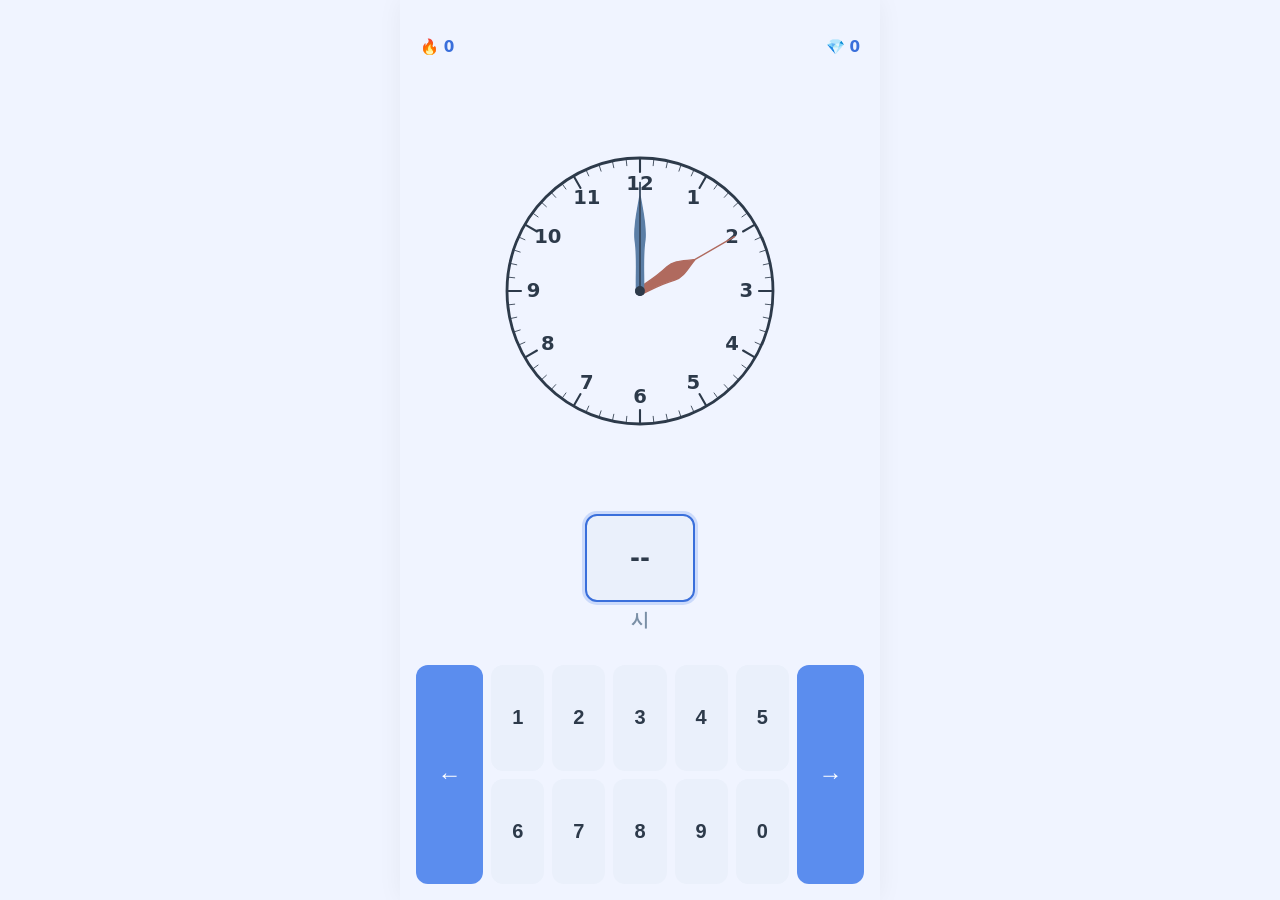
==== commit 414055b1: "Build character animation system and add idle state" ====
--- a/games/clock/index.html
+++ b/games/clock/index.html
@@ -9,6 +9,7 @@
   <meta name="viewport" content="width=device-width, initial-scale=1.0" />
   <title>Clock Game</title>
   <link rel="stylesheet" href="style.css" />
+  <link rel="stylesheet" href="../../characters/character-anim.css" />
 </head>
 <body>
 
--- a/games/clock/style.css
+++ b/games/clock/style.css
@@ -234,8 +234,6 @@
 =========================== */
 .character-container {
   position: absolute;
-  bottom: 2rem;
-  left: 1.5rem;
   width: 80px;
   height: 150px; /* viewBox 160x300 비율 */
   pointer-events: none; /* 클릭 등 터치 이벤트 무시 */
@@ -243,7 +241,7 @@
   filter: drop-shadow(0 4px 8px rgba(0,0,0,0.15));
 }
 
-.character-container svg {
+.character-container > svg.ingame-character {
   width: 100%;
   height: 100%;
   display: block;
--- a/characters/character-anim.css
+++ b/characters/character-anim.css
@@ -0,0 +1,64 @@
+/* ===========================
+   Character Animations
+   - 공통 애니메이션 스타일
+=========================== */
+
+/* 1. 각 관절의 회전축 설정 (viewBox 160x160 기준)
+   transform-box: view-box 속성을 통해 x,y 오프셋과 무관하게 
+   각 파츠 내부의 고유 좌표를 축으로 사용합니다. */
+.anim-left-arm { transform-origin: 48px 70px; transform-box: view-box; }
+.anim-right-arm { transform-origin: 112px 70px; transform-box: view-box; }
+.anim-left-leg { transform-origin: 56px 108px; transform-box: view-box; }
+.anim-right-leg { transform-origin: 104px 108px; transform-box: view-box; }
+
+/* 2. 성능 최적화 (버벅임 방지) */
+.anim-head, .anim-body, .anim-body-lower,
+.anim-left-arm, .anim-right-arm,
+.anim-left-leg, .anim-right-leg {
+  will-change: transform;
+}
+
+/* ===========================
+   State: Idle (기본 대기 상태)
+=========================== */
+.state-idle .anim-head { animation: idle-float-head 3s ease-in-out infinite; }
+.state-idle .anim-body { animation: idle-float-body 3s ease-in-out infinite; }
+.state-idle .anim-body-lower { animation: idle-float-lower 3s ease-in-out infinite; }
+
+.state-idle .anim-left-arm { animation: idle-swing-l-arm 3s ease-in-out infinite; }
+.state-idle .anim-right-arm { animation: idle-swing-r-arm 3s ease-in-out infinite; }
+
+.state-idle .anim-left-leg { animation: idle-swing-l-leg 3s ease-in-out infinite; }
+.state-idle .anim-right-leg { animation: idle-swing-r-leg 3s ease-in-out infinite; }
+
+/* --- Keyframes (둥실둥실 & 살랑살랑) --- */
+@keyframes idle-float-head {
+  0%, 100% { transform: translateY(0); }
+  50% { transform: translateY(-5px); }
+}
+@keyframes idle-float-body {
+  0%, 100% { transform: translateY(0); }
+  50% { transform: translateY(-5px); }
+}
+@keyframes idle-float-lower {
+  0%, 100% { transform: translateY(0); }
+  50% { transform: translateY(-5px); }
+}
+
+@keyframes idle-swing-l-arm {
+  0%, 100% { transform: rotate(3deg); }
+  50% { transform: rotate(-5deg); }
+}
+@keyframes idle-swing-r-arm {
+  0%, 100% { transform: rotate(-3deg); }
+  50% { transform: rotate(5deg); }
+}
+
+@keyframes idle-swing-l-leg {
+  0%, 100% { transform: rotate(0deg); }
+  50% { transform: rotate(-3deg); }
+}
+@keyframes idle-swing-r-leg {
+  0%, 100% { transform: rotate(0deg); }
+  50% { transform: rotate(3deg); }
+}
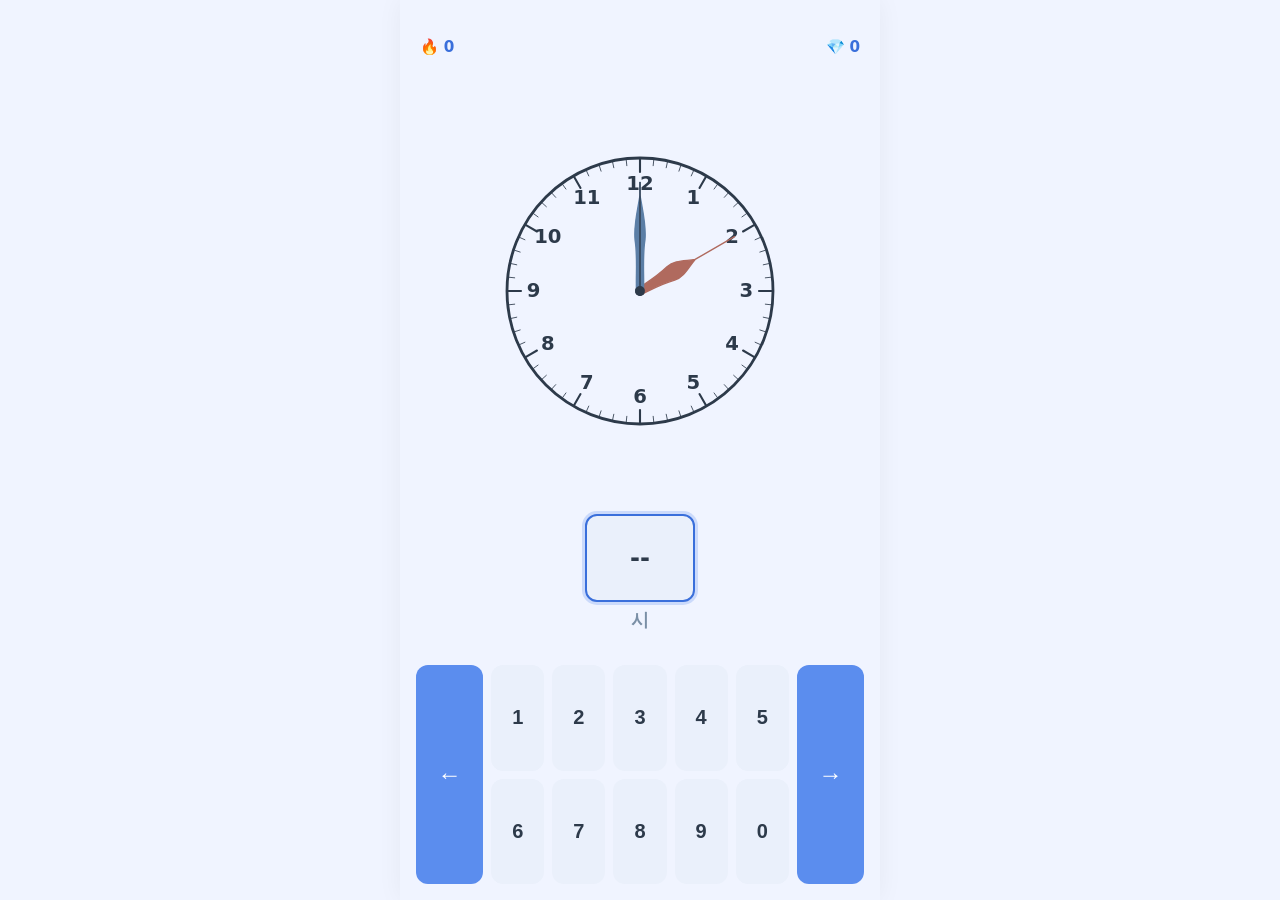
==== commit 28515834: "Add dev preview" ====
--- a/games/clock/index.html
+++ b/games/clock/index.html
@@ -10,6 +10,7 @@
   <title>Clock Game</title>
   <link rel="stylesheet" href="style.css" />
   <link rel="stylesheet" href="../../characters/character-anim.css" />
+  <link rel="stylesheet" href="../../characters/assets/effects/effects.css" />
 </head>
 <body>
 
--- a/games/clock/style.css
+++ b/games/clock/style.css
@@ -324,4 +324,10 @@
 }
 
 .answer-modal__label { font-size: 0.95rem; font-weight: 700; color: var(--color-text-muted); }
-.answer-modal__value { font-size: 1.6rem; font-weight: 800; color: var(--color-primary-dark); }+.answer-modal__value { font-size: 1.6rem; font-weight: 800; color: var(--color-primary-dark); }
+
+/* 파티클 레이어 강제 최상단 노출 테스트 */
+.fx {
+  z-index: 9999 !important;
+  pointer-events: none;
+}
--- a/characters/character-anim.css
+++ b/characters/character-anim.css
@@ -1,15 +1,22 @@
+/* v0.2.0
+// character-anim.css
+// - 캐릭터 파츠별 애니메이션 정의 (idle/correct/wrong + wiggle/bounce/squish/sway/breathe)
+// - 관절 회전축(transform-origin) 및 8개 상태별 keyframe 세트 관리
+// - 눈 깜빡임(blink-eyes)은 idle 상태 전용으로 별도 처리 */
 /* ===========================
    Character Animations
    - 공통 애니메이션 스타일
 =========================== */
 
-/* 1. 각 관절의 회전축 설정 (viewBox 160x160 기준)
-   transform-box: view-box 속성을 통해 x,y 오프셋과 무관하게 
-   각 파츠 내부의 고유 좌표를 축으로 사용합니다. */
-.anim-left-arm { transform-origin: 48px 70px; transform-box: view-box; }
-.anim-right-arm { transform-origin: 112px 70px; transform-box: view-box; }
-.anim-left-leg { transform-origin: 56px 108px; transform-box: view-box; }
-.anim-right-leg { transform-origin: 104px 108px; transform-box: view-box; }
+/* 1. 각 관절의 회전축 설정 (원본 SVG viewBox 0 0 160 160 기준 좌표)
+   - 이제 타겟이 <svg>가 아닌 내부 <g>이므로 transform-box를 강제하지 않아도 SVG 좌표계를 정상적으로 따릅니다. */
+.anim-head { transform-origin: 80px 90px; }
+.anim-body { transform-origin: 80px 80px; }
+.anim-body-lower { transform-origin: 80px 80px; }
+.anim-left-arm { transform-origin: 48px 70px; }
+.anim-right-arm { transform-origin: 112px 70px; }
+.anim-left-leg { transform-origin: 56px 108px; }
+.anim-right-leg { transform-origin: 104px 108px; }
 
 /* 2. 성능 최적화 (버벅임 방지) */
 .anim-head, .anim-body, .anim-body-lower,
@@ -25,16 +32,16 @@
 .state-idle .anim-body { animation: idle-float-body 3s ease-in-out infinite; }
 .state-idle .anim-body-lower { animation: idle-float-lower 3s ease-in-out infinite; }
 
-.state-idle .anim-left-arm { animation: idle-swing-l-arm 3s ease-in-out infinite; }
-.state-idle .anim-right-arm { animation: idle-swing-r-arm 3s ease-in-out infinite; }
+.state-idle .anim-left-arm { animation: idle-flap-l-arm 3s ease-in-out infinite; }
+.state-idle .anim-right-arm { animation: idle-flap-r-arm 3s ease-in-out infinite; }
 
 .state-idle .anim-left-leg { animation: idle-swing-l-leg 3s ease-in-out infinite; }
 .state-idle .anim-right-leg { animation: idle-swing-r-leg 3s ease-in-out infinite; }
 
-/* --- Keyframes (둥실둥실 & 살랑살랑) --- */
+/* --- Keyframes --- */
 @keyframes idle-float-head {
   0%, 100% { transform: translateY(0); }
-  50% { transform: translateY(-5px); }
+  50% { transform: translateY(-4px); }
 }
 @keyframes idle-float-body {
   0%, 100% { transform: translateY(0); }
@@ -45,12 +52,13 @@
   50% { transform: translateY(-5px); }
 }
 
-@keyframes idle-swing-l-arm {
-  0%, 100% { transform: rotate(3deg); }
+/* 손이 위아래로 흔들리도록 각도 크게 적용 (대칭 회전) */
+@keyframes idle-flap-l-arm {
+  0%, 100% { transform: rotate(15deg); }
   50% { transform: rotate(-5deg); }
 }
-@keyframes idle-swing-r-arm {
-  0%, 100% { transform: rotate(-3deg); }
+@keyframes idle-flap-r-arm {
+  0%, 100% { transform: rotate(-15deg); }
   50% { transform: rotate(5deg); }
 }
 
@@ -61,4 +69,318 @@
 @keyframes idle-swing-r-leg {
   0%, 100% { transform: rotate(0deg); }
   50% { transform: rotate(3deg); }
+}
+
+/* ===========================
+   State: Correct (정답 - 빠른 파닥임)
+   - 0.3초 주기로 0.6초간 약 2회 반복
+=========================== */
+.state-correct .anim-head { animation: idle-float-head 3s ease-in-out infinite; }
+.state-correct .anim-body { animation: idle-float-body 3s ease-in-out infinite; }
+.state-correct .anim-body-lower { animation: idle-float-lower 3s ease-in-out infinite; }
+
+.state-correct .anim-left-arm { animation: correct-flap-l-arm 0.3s ease-in-out infinite; }
+.state-correct .anim-right-arm { animation: correct-flap-r-arm 0.3s ease-in-out infinite; }
+
+.state-correct .anim-left-leg { animation: correct-flap-l-leg 0.3s ease-in-out infinite; }
+.state-correct .anim-right-leg { animation: correct-flap-r-leg 0.3s ease-in-out infinite; }
+
+/* --- Correct Keyframes --- */
+/* 왼쪽: 팔 65~85deg / 다리 -5~15deg */
+@keyframes correct-flap-l-arm {
+  0%, 100% { transform: rotate(65deg); }
+  50% { transform: rotate(85deg); }
+}
+@keyframes correct-flap-l-leg {
+  0%, 100% { transform: rotate(-5deg); }
+  50% { transform: rotate(15deg); }
+}
+
+/* 오른쪽: 대칭 (-65~-85deg / 5~-15deg) */
+@keyframes correct-flap-r-arm {
+  0%, 100% { transform: rotate(-65deg); }
+  50% { transform: rotate(-85deg); }
+}
+@keyframes correct-flap-r-leg {
+  0%, 100% { transform: rotate(5deg); }
+  50% { transform: rotate(-15deg); }
+}
+
+
+/* ===========================
+   State: Wrong (오답)
+   - 팔: Y축(어깨) 기준 상하 반전 (scaleY(-1)) 후 idle과 동일한 속도/각도
+   - 다리: idle과 동일한 속도/각도 (추후 개별 조작을 위해 키프레임 세트 분리)
+=========================== */
+.state-wrong .anim-head { animation: idle-float-head 3s ease-in-out infinite; }
+.state-wrong .anim-body { animation: idle-float-body 3s ease-in-out infinite; }
+.state-wrong .anim-body-lower { animation: idle-float-lower 3s ease-in-out infinite; }
+
+.state-wrong .anim-left-arm { animation: wrong-flap-l-arm 3s ease-in-out infinite; }
+.state-wrong .anim-right-arm { animation: wrong-flap-r-arm 3s ease-in-out infinite; }
+
+.state-wrong .anim-left-leg { animation: wrong-swing-l-leg 3s ease-in-out infinite; }
+.state-wrong .anim-right-leg { animation: wrong-swing-r-leg 3s ease-in-out infinite; }
+
+/* --- Wrong Keyframes --- */
+/* 팔: scaleY(-1)을 통해 어깨를 기준으로 거꾸로 뒤집습니다. */
+@keyframes wrong-flap-l-arm {
+  0%, 100% { transform: scaleY(-1) rotate(15deg); }
+  50% { transform: scaleY(-1) rotate(-5deg); }
+}
+@keyframes wrong-flap-r-arm {
+  0%, 100% { transform: scaleY(-1) rotate(-15deg); }
+  50% { transform: scaleY(-1) rotate(5deg); }
+}
+
+/* 다리: 현재는 idle과 완전히 동일 (숫자만 바꾸면 바로 다르게 움직입니다) */
+@keyframes wrong-swing-l-leg {
+  0%, 100% { transform: rotate(0deg); }
+  50% { transform: rotate(-3deg); }
+}
+@keyframes wrong-swing-r-leg {
+  0%, 100% { transform: rotate(0deg); }
+  50% { transform: rotate(3deg); }
+}
+
+/* ===========================
+   State: Wiggle (꿈틀꿈틀 - 애벌레/뱀처럼 S자 웨이브)
+   - 머리와 하체가 반대 방향으로 흔들려 S자 곡선을 만듦
+=========================== */
+.state-wiggle .anim-head { animation: wiggle-head 3s ease-in-out infinite; }
+.state-wiggle .anim-body { animation: wiggle-body 3s ease-in-out infinite; }
+.state-wiggle .anim-body-lower { animation: wiggle-lower 3s ease-in-out infinite; }
+
+.state-wiggle .anim-left-arm { animation: wiggle-l-arm 3s ease-in-out infinite; }
+.state-wiggle .anim-right-arm { animation: wiggle-r-arm 3s ease-in-out infinite; }
+
+.state-wiggle .anim-left-leg { animation: wiggle-l-leg 3s ease-in-out infinite; }
+.state-wiggle .anim-right-leg { animation: wiggle-r-leg 3s ease-in-out infinite; }
+
+/* --- Wiggle Keyframes --- */
+@keyframes wiggle-head {
+  0%, 100% { transform: translateX(-3px) rotate(-4deg); }
+  50% { transform: translateX(3px) rotate(4deg); }
+}
+@keyframes wiggle-body {
+  0%, 100% { transform: translateX(3px) rotate(5deg); }
+  50% { transform: translateX(-3px) rotate(-5deg); }
+}
+@keyframes wiggle-lower {
+  0%, 100% { transform: translateX(-4px) rotate(-6deg); }
+  50% { transform: translateX(4px) rotate(6deg); }
+}
+@keyframes wiggle-l-arm {
+  0%, 100% { transform: rotate(25deg); }
+  50% { transform: rotate(-5deg); }
+}
+@keyframes wiggle-r-arm {
+  0%, 100% { transform: rotate(-25deg); }
+  50% { transform: rotate(5deg); }
+}
+@keyframes wiggle-l-leg {
+  0%, 100% { transform: rotate(-8deg); }
+  50% { transform: rotate(8deg); }
+}
+@keyframes wiggle-r-leg {
+  0%, 100% { transform: rotate(8deg); }
+  50% { transform: rotate(-8deg); }
+}
+
+/* ===========================
+   State: Bounce (통통 튀기)
+   - 위로 튀어올랐다가 착지하며 스쿼시(눌림) 후 잠시 정지
+=========================== */
+.state-bounce .anim-head { animation: bounce-head 3s ease-in-out infinite; }
+.state-bounce .anim-body { animation: bounce-body 3s ease-in-out infinite; }
+.state-bounce .anim-body-lower { animation: bounce-lower 3s ease-in-out infinite; }
+
+.state-bounce .anim-left-arm { animation: bounce-l-arm 3s ease-in-out infinite; }
+.state-bounce .anim-right-arm { animation: bounce-r-arm 3s ease-in-out infinite; }
+
+.state-bounce .anim-left-leg { animation: bounce-l-leg 3s ease-in-out infinite; }
+.state-bounce .anim-right-leg { animation: bounce-r-leg 3s ease-in-out infinite; }
+
+/* --- Bounce Keyframes --- */
+@keyframes bounce-head {
+  0%, 100% { transform: translateY(0); }
+  15% { transform: translateY(-16px); }
+  30% { transform: translateY(0); }
+  38% { transform: translateY(2px) scaleY(0.92); }
+  46% { transform: translateY(0); }
+}
+@keyframes bounce-body {
+  0%, 100% { transform: translateY(0) scaleY(1); }
+  15% { transform: translateY(-14px) scaleY(1.05); }
+  30% { transform: translateY(0) scaleY(0.9); }
+  38% { transform: translateY(2px) scaleY(1.08); }
+  46% { transform: translateY(0) scaleY(1); }
+}
+@keyframes bounce-lower {
+  0%, 100% { transform: translateY(0) scaleY(1); }
+  15% { transform: translateY(-12px); }
+  30% { transform: translateY(0) scaleY(0.85); }
+  38% { transform: translateY(1px) scaleY(1.1); }
+  46% { transform: translateY(0) scaleY(1); }
+}
+@keyframes bounce-l-arm {
+  0%, 100% { transform: rotate(10deg); }
+  15% { transform: rotate(-20deg); }
+  30% { transform: rotate(35deg); }
+  46% { transform: rotate(10deg); }
+}
+@keyframes bounce-r-arm {
+  0%, 100% { transform: rotate(-10deg); }
+  15% { transform: rotate(20deg); }
+  30% { transform: rotate(-35deg); }
+  46% { transform: rotate(-10deg); }
+}
+@keyframes bounce-l-leg {
+  0%, 100% { transform: rotate(0deg); }
+  30% { transform: rotate(-12deg); }
+  46% { transform: rotate(0deg); }
+}
+@keyframes bounce-r-leg {
+  0%, 100% { transform: rotate(0deg); }
+  30% { transform: rotate(12deg); }
+  46% { transform: rotate(0deg); }
+}
+
+/* ===========================
+   State: Squish (찌그러져서 부들부들하다 원래대로)
+   - 사이클의 약 75%는 눌린 채 떨림, 이후 잠깐 원래 형태로 회복
+=========================== */
+.state-squish .anim-head { animation: squish-head 3s ease-in-out infinite; }
+.state-squish .anim-body { animation: squish-body 3s ease-in-out infinite; }
+.state-squish .anim-body-lower { animation: squish-lower 3s ease-in-out infinite; }
+
+.state-squish .anim-left-arm { animation: squish-l-arm 3s ease-in-out infinite; }
+.state-squish .anim-right-arm { animation: squish-r-arm 3s ease-in-out infinite; }
+
+.state-squish .anim-left-leg { animation: squish-l-leg 3s ease-in-out infinite; }
+.state-squish .anim-right-leg { animation: squish-r-leg 3s ease-in-out infinite; }
+
+/* --- Squish Keyframes --- */
+@keyframes squish-head {
+  0%, 10%, 20%, 30%, 40%, 50%, 60%, 70% { transform: scale(1.05, 0.93) translateX(-1px); }
+  5%, 15%, 25%, 35%, 45%, 55%, 65%, 75% { transform: scale(1.03, 0.95) translateX(1px); }
+  85%, 100% { transform: scale(1, 1) translateX(0); }
+}
+@keyframes squish-body {
+  0%, 10%, 20%, 30%, 40%, 50%, 60%, 70% { transform: scale(1.1, 0.88) translateX(1px); }
+  5%, 15%, 25%, 35%, 45%, 55%, 65%, 75% { transform: scale(1.06, 0.92) translateX(-1px); }
+  85%, 100% { transform: scale(1, 1) translateX(0); }
+}
+@keyframes squish-lower {
+  0%, 10%, 20%, 30%, 40%, 50%, 60%, 70% { transform: scale(1.08, 0.9) translateX(-1px); }
+  5%, 15%, 25%, 35%, 45%, 55%, 65%, 75% { transform: scale(1.04, 0.94) translateX(1px); }
+  85%, 100% { transform: scale(1, 1) translateX(0); }
+}
+@keyframes squish-l-arm {
+  0%, 10%, 20%, 30%, 40%, 50%, 60%, 70% { transform: rotate(20deg); }
+  5%, 15%, 25%, 35%, 45%, 55%, 65%, 75% { transform: rotate(10deg); }
+  85%, 100% { transform: rotate(15deg); }
+}
+@keyframes squish-r-arm {
+  0%, 10%, 20%, 30%, 40%, 50%, 60%, 70% { transform: rotate(-20deg); }
+  5%, 15%, 25%, 35%, 45%, 55%, 65%, 75% { transform: rotate(-10deg); }
+  85%, 100% { transform: rotate(-15deg); }
+}
+@keyframes squish-l-leg {
+  0%, 10%, 20%, 30%, 40%, 50%, 60%, 70% { transform: rotate(-6deg); }
+  5%, 15%, 25%, 35%, 45%, 55%, 65%, 75% { transform: rotate(6deg); }
+  85%, 100% { transform: rotate(0deg); }
+}
+@keyframes squish-r-leg {
+  0%, 10%, 20%, 30%, 40%, 50%, 60%, 70% { transform: rotate(6deg); }
+  5%, 15%, 25%, 35%, 45%, 55%, 65%, 75% { transform: rotate(-6deg); }
+  85%, 100% { transform: rotate(0deg); }
+}
+
+/* ===========================
+   State: Sway (하늘거리기 - 나풀나풀 부드러운 좌우 흔들림)
+   - 팔이 해초처럼 크게, 다리는 균형 잡듯 작게 반대로 흔들림
+=========================== */
+.state-sway .anim-head { animation: sway-head 3s ease-in-out infinite; }
+.state-sway .anim-body { animation: sway-body 3s ease-in-out infinite; }
+.state-sway .anim-body-lower { animation: sway-lower 3s ease-in-out infinite; }
+
+.state-sway .anim-left-arm { animation: sway-l-arm 3s ease-in-out infinite; }
+.state-sway .anim-right-arm { animation: sway-r-arm 3s ease-in-out infinite; }
+
+.state-sway .anim-left-leg { animation: sway-l-leg 3s ease-in-out infinite; }
+.state-sway .anim-right-leg { animation: sway-r-leg 3s ease-in-out infinite; }
+
+/* --- Sway Keyframes --- */
+@keyframes sway-head {
+  0%, 100% { transform: rotate(-6deg) translateX(-2px); }
+  50% { transform: rotate(6deg) translateX(2px); }
+}
+@keyframes sway-body {
+  0%, 100% { transform: rotate(-4deg) translateX(-3px); }
+  50% { transform: rotate(4deg) translateX(3px); }
+}
+@keyframes sway-lower {
+  0%, 100% { transform: rotate(-3deg) translateX(-2px); }
+  50% { transform: rotate(3deg) translateX(2px); }
+}
+@keyframes sway-l-arm {
+  0%, 100% { transform: rotate(30deg); }
+  50% { transform: rotate(5deg); }
+}
+@keyframes sway-r-arm {
+  0%, 100% { transform: rotate(-5deg); }
+  50% { transform: rotate(-30deg); }
+}
+@keyframes sway-l-leg {
+  0%, 100% { transform: rotate(-4deg); }
+  50% { transform: rotate(4deg); }
+}
+@keyframes sway-r-leg {
+  0%, 100% { transform: rotate(4deg); }
+  50% { transform: rotate(-4deg); }
+}
+
+/* ===========================
+   State: Breathe (숨쉬기 - 부풀었다 줄어들기)
+   - 몸통을 중심으로 완만하게 확대/축소, 팔은 숨과 함께 살짝 벌어짐
+=========================== */
+.state-breathe .anim-head { animation: breathe-head 3s ease-in-out infinite; }
+.state-breathe .anim-body { animation: breathe-body 3s ease-in-out infinite; }
+.state-breathe .anim-body-lower { animation: breathe-lower 3s ease-in-out infinite; }
+
+.state-breathe .anim-left-arm { animation: breathe-l-arm 3s ease-in-out infinite; }
+.state-breathe .anim-right-arm { animation: breathe-r-arm 3s ease-in-out infinite; }
+
+.state-breathe .anim-left-leg { animation: breathe-l-leg 3s ease-in-out infinite; }
+.state-breathe .anim-right-leg { animation: breathe-r-leg 3s ease-in-out infinite; }
+
+/* --- Breathe Keyframes --- */
+@keyframes breathe-head {
+  0%, 100% { transform: translateY(0) scale(1); }
+  50% { transform: translateY(-3px) scale(1.03); }
+}
+@keyframes breathe-body {
+  0%, 100% { transform: translateY(0) scale(1); }
+  50% { transform: translateY(-5px) scale(1.06); }
+}
+@keyframes breathe-lower {
+  0%, 100% { transform: translateY(0) scale(1); }
+  50% { transform: translateY(-2px) scale(1.04); }
+}
+@keyframes breathe-l-arm {
+  0%, 100% { transform: rotate(12deg); }
+  50% { transform: rotate(20deg); }
+}
+@keyframes breathe-r-arm {
+  0%, 100% { transform: rotate(-12deg); }
+  50% { transform: rotate(-20deg); }
+}
+@keyframes breathe-l-leg {
+  0%, 100% { transform: rotate(0deg); }
+  50% { transform: rotate(-2deg); }
+}
+@keyframes breathe-r-leg {
+  0%, 100% { transform: rotate(0deg); }
+  50% { transform: rotate(2deg); }
 }
--- a/characters/assets/effects/effects.css
+++ b/characters/assets/effects/effects.css
@@ -0,0 +1,362 @@
+/* v0.3.1
+   effects.css
+   - 연출 파티클/버스트 애니메이션: 단순 10종 + 화려한 10종, 각 파티클 animation-duration 0.6s
+   - 게임 내 재생: .fx 컨테이너, effects.js가 매번 랜덤 좌표로 파티클 생성
+   - 상점 썸네일: .ui-eff 컨테이너, 고정 프리셋 좌표 + .active 클래스로 재생 토글
+   - 화려한 효과는 distance를 더 크게, 2단계 연출(이동→팝)이나 각도 누적(나선)으로 차별화
+   - 정지 화면(-0.24s 공용 규칙)이 안 맞는 효과(폭죽/불꽃/별똥별/색종이)는 개별 delay로 재지정 */
+
+/* ===========================
+   [게임 내 재생] Container (JS가 대상 좌표에 위치시킴)
+=========================== */
+.fx {
+  position: fixed;
+  top: 0;
+  left: 0;
+  width: 0;
+  height: 0;
+  pointer-events: none;
+  z-index: 2147483647;
+}
+
+/* ===========================
+   Particle Base
+=========================== */
+.fx__particle {
+  position: absolute;
+  top: 0;
+  left: 0;
+  border-radius: 50%;
+  will-change: transform, opacity;
+  animation-duration: 0.6s;
+  animation-fill-mode: forwards;
+  animation-timing-function: ease-out;
+}
+
+/* =====================================================
+   단순 효과 (Simple) 1~10
+===================================================== */
+
+/* 1. 별가루 (Stardust) */
+.fx__particle--star {
+  clip-path: polygon(50% 0%, 61% 35%, 98% 35%, 68% 57%, 79% 91%, 50% 70%, 21% 91%, 32% 57%, 2% 35%, 39% 35%);
+  animation-name: fx-burst;
+}
+
+/* 2. 반짝이 (Sparkle) */
+.fx__particle--sparkle {
+  clip-path: polygon(50% 0%, 100% 50%, 50% 100%, 0% 50%);
+  animation-name: fx-twinkle;
+  animation-timing-function: ease-in-out;
+}
+
+/* 3. 링 버스트 (Ring Burst) - 단일 엘리먼트 */
+.fx__ring {
+  position: absolute;
+  top: 0;
+  left: 0;
+  width: 10px;
+  height: 10px;
+  border-radius: 50%;
+  border-style: solid;
+  transform: translate(-50%, -50%) scale(0.3);
+  opacity: 0;
+  animation: fx-ring-burst 0.6s ease-out forwards;
+}
+@keyframes fx-ring-burst {
+  0% { transform: translate(-50%, -50%) scale(0.3); opacity: 0.9; border-width: 4px; }
+  60% { opacity: 0.7; }
+  100% { transform: translate(-50%, -50%) scale(6); opacity: 0; border-width: 1px; }
+}
+
+/* 4. 하트 팝 (Heart Pop) */
+.fx__particle--heart {
+  clip-path: polygon(50% 15%, 61% 5%, 75% 5%, 88% 18%, 88% 34%, 50% 70%, 12% 34%, 12% 18%, 25% 5%, 39% 5%);
+  animation-name: fx-burst;
+}
+
+/* 5. 스파크 (Spark) - 중심에서 선이 뻗어나감 */
+.fx__particle--spark {
+  border-radius: 999px;
+  transform-origin: 0% 50%;
+  animation-name: fx-spark-shoot;
+}
+
+/* 6. 버블 팝 (Bubble Pop) */
+.fx__particle--bubble {
+  border-radius: 50%;
+  box-shadow:
+    inset -2px -2px 3px rgba(255, 255, 255, 0.6),
+    inset 2px 2px 3px rgba(0, 0, 0, 0.08);
+  animation-name: fx-pop;
+  animation-timing-function: cubic-bezier(0.34, 1.56, 0.64, 1);
+}
+
+/* 7. 리본 조각 (Ribbon Scatter) */
+.fx__particle--ribbon {
+  border-radius: 40%;
+  animation-name: fx-spin-scatter;
+}
+
+/* 8. 크로스 플래시 (Cross Flash) - 단일 엘리먼트 */
+.fx__cross {
+  position: absolute;
+  top: 0;
+  left: 0;
+  width: 26px;
+  height: 26px;
+  transform: translate(-50%, -50%) scale(0) rotate(-20deg);
+  opacity: 0;
+  animation: fx-cross-flash 0.6s ease-out forwards;
+}
+.fx__cross::before,
+.fx__cross::after {
+  content: '';
+  position: absolute;
+  background: currentColor;
+  border-radius: 2px;
+}
+.fx__cross::before { top: 0; left: 50%; width: 6px; height: 100%; transform: translateX(-50%); }
+.fx__cross::after { top: 50%; left: 0; width: 100%; height: 6px; transform: translateY(-50%); }
+@keyframes fx-cross-flash {
+  0% { transform: translate(-50%, -50%) scale(0) rotate(-20deg); opacity: 0; }
+  35% { transform: translate(-50%, -50%) scale(1.15) rotate(0deg); opacity: 1; }
+  100% { transform: translate(-50%, -50%) scale(1.6) rotate(6deg); opacity: 0; }
+}
+
+/* 9. 낙엽 (Falling Leaf) */
+.fx__particle--leaf {
+  border-radius: 0 70% 0 70%;
+  animation-name: fx-sway-fall;
+}
+
+/* 10. 물방울 (Water Drop) */
+.fx__particle--drop {
+  border-radius: 60% 60% 60% 0;
+  animation-name: fx-gravity-fall;
+  animation-timing-function: cubic-bezier(0.55, 0, 0.85, 0.35);
+}
+
+/* --- 단순 효과 공용 Keyframes --- */
+@keyframes fx-burst {
+  0% { transform: translate(-50%, -50%) rotate(var(--angle)) translateX(0) scale(1); opacity: 1; }
+  100% { transform: translate(-50%, -50%) rotate(var(--angle)) translateX(var(--distance)) scale(0.3); opacity: 0; }
+}
+@keyframes fx-twinkle {
+  0% { transform: translate(-50%, -50%) rotate(var(--angle)) translateX(0) scale(0.4) rotate(0deg); opacity: 0.6; }
+  40% { transform: translate(-50%, -50%) rotate(var(--angle)) translateX(calc(var(--distance) * 0.6)) scale(1.3) rotate(90deg); opacity: 1; }
+  100% { transform: translate(-50%, -50%) rotate(var(--angle)) translateX(var(--distance)) scale(0) rotate(180deg); opacity: 0; }
+}
+@keyframes fx-spark-shoot {
+  0% { transform: translate(-50%, -50%) rotate(var(--angle)) scaleX(0.2); opacity: 1; }
+  30% { transform: translate(-50%, -50%) rotate(var(--angle)) scaleX(1); opacity: 1; }
+  100% { transform: translate(-50%, -50%) rotate(var(--angle)) scaleX(1.4); opacity: 0; }
+}
+@keyframes fx-pop {
+  0% { transform: translate(-50%, -50%) rotate(var(--angle)) translateX(0) scale(0.2); opacity: 0.9; }
+  55% { transform: translate(-50%, -50%) rotate(var(--angle)) translateX(calc(var(--distance) * 0.8)) scale(1.2); opacity: 1; }
+  100% { transform: translate(-50%, -50%) rotate(var(--angle)) translateX(var(--distance)) scale(0); opacity: 0; }
+}
+@keyframes fx-spin-scatter {
+  0% { transform: translate(-50%, -50%) rotate(var(--angle)) translateX(0) rotate(0deg); opacity: 1; }
+  100% { transform: translate(-50%, -50%) rotate(var(--angle)) translateX(var(--distance)) rotate(220deg); opacity: 0; }
+}
+@keyframes fx-sway-fall {
+  0% { transform: translate(-50%, -50%) rotate(var(--angle)) translateX(0) rotate(0deg); opacity: 1; }
+  50% { transform: translate(-50%, -50%) rotate(var(--angle)) translateX(calc(var(--distance) * 0.55)) rotate(-25deg); opacity: 1; }
+  100% { transform: translate(-50%, -50%) rotate(var(--angle)) translateX(var(--distance)) rotate(35deg); opacity: 0; }
+}
+@keyframes fx-gravity-fall {
+  0% { transform: translate(-50%, -50%) rotate(var(--angle)) translateX(0) scale(1); opacity: 1; }
+  100% { transform: translate(-50%, -50%) rotate(var(--angle)) translateX(var(--distance)) scale(0.7); opacity: 0; }
+}
+
+/* =====================================================
+   화려한 효과 (Fancy) 1~10
+   - distance를 단순 효과보다 크게 (대략 45~90px대)
+===================================================== */
+
+/* F1. 폭죽 발사 (Firework Launch) - 이동 후 제자리에서 짧게 팝 */
+.fx__particle--firework {
+  animation-name: fx-firework;
+}
+@keyframes fx-firework {
+  0% { transform: translate(-50%, -50%) rotate(var(--angle)) translateX(0) scale(1); opacity: 1; }
+  70% { transform: translate(-50%, -50%) rotate(var(--angle)) translateX(var(--distance)) scale(1); opacity: 1; }
+  85% { transform: translate(-50%, -50%) rotate(var(--angle)) translateX(var(--distance)) scale(1.8); opacity: 1; }
+  100% { transform: translate(-50%, -50%) rotate(var(--angle)) translateX(var(--distance)) scale(0); opacity: 0; }
+}
+
+/* F2. 나선 회오리 (Spiral Whirl) - 각도 누적으로 나선 궤적 */
+.fx__particle--spiral {
+  animation-name: fx-spiral;
+  animation-timing-function: ease-in-out;
+}
+@keyframes fx-spiral {
+  0% { transform: translate(-50%, -50%) rotate(var(--angle)) translateX(0) scale(1); opacity: 1; }
+  30% { transform: translate(-50%, -50%) rotate(calc(var(--angle) + 70deg)) translateX(calc(var(--distance) * 0.4)) scale(1); opacity: 1; }
+  65% { transform: translate(-50%, -50%) rotate(calc(var(--angle) + 160deg)) translateX(calc(var(--distance) * 0.75)) scale(0.85); opacity: 1; }
+  100% { transform: translate(-50%, -50%) rotate(calc(var(--angle) + 240deg)) translateX(var(--distance)) scale(0.3); opacity: 0; }
+}
+
+/* F3. 불꽃 연쇄 (Flame Chain) - JS에서 파티클별 delay 스태거링, 각자 이동→팝 */
+.fx__particle--flame {
+  animation-name: fx-flame;
+}
+@keyframes fx-flame {
+  0% { transform: translate(-50%, -50%) rotate(var(--angle)) translateX(0) scale(0.8); opacity: 1; }
+  60% { transform: translate(-50%, -50%) rotate(var(--angle)) translateX(var(--distance)) scale(0.9); opacity: 1; }
+  80% { transform: translate(-50%, -50%) rotate(var(--angle)) translateX(var(--distance)) scale(1.6); opacity: 1; }
+  100% { transform: translate(-50%, -50%) rotate(var(--angle)) translateX(var(--distance)) scale(0.2); opacity: 0; }
+}
+
+/* F4. 별똥별 (Shooting Star) - 대각선으로 길게 뻗는 꼬리 */
+.fx__particle--comet {
+  border-radius: 999px;
+  transform-origin: 0% 50%;
+  animation-name: fx-comet;
+}
+@keyframes fx-comet {
+  0% { transform: translate(-50%, -50%) rotate(var(--angle)) scaleX(0.3); opacity: 1; }
+  55% { transform: translate(-50%, -50%) rotate(var(--angle)) translateX(calc(var(--distance) * 0.7)) scaleX(1); opacity: 1; }
+  100% { transform: translate(-50%, -50%) rotate(var(--angle)) translateX(var(--distance)) scaleX(1.3); opacity: 0; }
+}
+
+/* F5. 대형 링 버스트 (Mega Ring Burst) - 기존 링보다 훨씬 크게, 트레일링 링 1개 추가 */
+.fx__ring--mega {
+  width: 14px;
+  height: 14px;
+  border-width: 5px;
+  animation-name: fx-mega-ring;
+}
+.fx__ring--mega-trail {
+  width: 10px;
+  height: 10px;
+  animation-name: fx-mega-ring;
+  animation-delay: 0.08s;
+}
+@keyframes fx-mega-ring {
+  0% { transform: translate(-50%, -50%) scale(0.3); opacity: 0.95; border-width: 5px; }
+  50% { opacity: 0.8; }
+  100% { transform: translate(-50%, -50%) scale(11); opacity: 0; border-width: 1px; }
+}
+
+/* F6. 색종이 폭발 (Confetti Burst) - 두 가지 조각 모양이 번갈아 등장, 회전 폭 큼 */
+.fx__particle--confetti-rect {
+  border-radius: 20%;
+  animation-name: fx-confetti;
+}
+.fx__particle--confetti-tri {
+  clip-path: polygon(50% 0%, 100% 100%, 0% 100%);
+  animation-name: fx-confetti;
+}
+@keyframes fx-confetti {
+  0% { transform: translate(-50%, -50%) rotate(var(--angle)) translateX(0) rotate(0deg) scale(1); opacity: 1; }
+  100% { transform: translate(-50%, -50%) rotate(var(--angle)) translateX(var(--distance)) rotate(380deg) scale(0.7); opacity: 0; }
+}
+
+/* F7. 스파크 샤워 (Spark Shower) - 위로 솟았다가 사방으로 떨어짐 (각도 트릭 대신 직접 translate) */
+.fx__particle--ember {
+  clip-path: polygon(50% 0%, 100% 50%, 50% 100%, 0% 50%);
+  animation-name: fx-ember;
+  animation-timing-function: ease-in;
+}
+@keyframes fx-ember {
+  0% { transform: translate(-50%, -50%) translate(0, 0) scale(1); opacity: 1; }
+  40% { transform: translate(-50%, -50%) translate(calc(var(--dx) * 0.4), var(--rise)) scale(1); opacity: 1; }
+  100% { transform: translate(-50%, -50%) translate(var(--dx), calc(var(--rise) + var(--fall))) scale(0.5); opacity: 0; }
+}
+
+/* F8. 소용돌이 폭발 (Vortex Blast) - 나선보다 빠르고 크게 돌다 한번에 소멸 */
+.fx__particle--vortex {
+  animation-name: fx-vortex;
+  animation-timing-function: ease-in;
+}
+@keyframes fx-vortex {
+  0% { transform: translate(-50%, -50%) rotate(var(--angle)) translateX(0) scale(1); opacity: 1; }
+  50% { transform: translate(-50%, -50%) rotate(calc(var(--angle) + 200deg)) translateX(calc(var(--distance) * 0.7)) scale(0.9); opacity: 1; }
+  85% { transform: translate(-50%, -50%) rotate(calc(var(--angle) + 340deg)) translateX(var(--distance)) scale(0.8); opacity: 1; }
+  100% { transform: translate(-50%, -50%) rotate(calc(var(--angle) + 360deg)) translateX(var(--distance)) scale(0); opacity: 0; }
+}
+
+/* F9. 레이저 발사 (Laser Volley) - JS에서 파티클별 delay 스태거링, 빛줄기가 순차 발사/소멸 */
+.fx__particle--laser {
+  border-radius: 999px;
+  transform-origin: 0% 50%;
+  animation-name: fx-laser;
+}
+@keyframes fx-laser {
+  0% { transform: translate(-50%, -50%) rotate(var(--angle)) scaleX(0.15); opacity: 1; }
+  25% { transform: translate(-50%, -50%) rotate(var(--angle)) scaleX(1); opacity: 1; }
+  70% { transform: translate(-50%, -50%) rotate(var(--angle)) scaleX(1); opacity: 1; }
+  100% { transform: translate(-50%, -50%) rotate(var(--angle)) scaleX(0.6); opacity: 0; }
+}
+
+/* F10. 크로스 레이저 (Cross Laser) - 고정 4방향(십자+대각선) 빛줄기, 중심 관통 후 축소 */
+.fx__bar {
+  position: absolute;
+  top: 0;
+  left: 0;
+  width: 70px;
+  height: 4px;
+  border-radius: 2px;
+  background: linear-gradient(90deg, transparent, currentColor, transparent);
+  animation: fx-cross-laser 0.6s ease-out forwards;
+}
+@keyframes fx-cross-laser {
+  0% { transform: translate(-50%, -50%) rotate(var(--bar-angle)) scaleX(0); opacity: 0; }
+  30% { transform: translate(-50%, -50%) rotate(var(--bar-angle)) scaleX(1); opacity: 1; }
+  70% { transform: translate(-50%, -50%) rotate(var(--bar-angle)) scaleX(1); opacity: 1; }
+  100% { transform: translate(-50%, -50%) rotate(var(--bar-angle)) scaleX(0.3); opacity: 0; }
+}
+
+/* ===========================
+   [상점 썸네일] Container
+   - effects.js의 renderEffectThumbnail()이 고정 프리셋 좌표로 마크업을 만들어 넣음
+   - 기본 상태: paused + 음수 delay로 burst 중반 프레임에 정지, .active가 붙으면 처음부터 재생
+   - 재생 재시작은 JS에서 .active 제거 → reflow → 재추가 방식 권장
+=========================== */
+.ui-eff {
+  position: relative;
+  width: 80px;
+  height: 80px;
+  pointer-events: none;
+}
+
+.ui-eff .fx__particle,
+.ui-eff .fx__ring,
+.ui-eff .fx__cross,
+.ui-eff .fx__bar {
+  top: 50%;
+  left: 50%;
+}
+
+.ui-eff .fx__particle,
+.ui-eff .fx__ring,
+.ui-eff .fx__cross,
+.ui-eff .fx__bar {
+  animation-play-state: paused;
+  animation-delay: -0.24s;
+}
+
+.ui-eff.active .fx__particle,
+.ui-eff.active .fx__ring,
+.ui-eff.active .fx__cross,
+.ui-eff.active .fx__bar {
+  animation-play-state: running;
+  animation-delay: 0s;
+}
+
+/* ===========================
+   화려한 효과 전용 정지 프레임 재지정
+   - 위 공용 규칙(-0.24s = 40% 지점)이 이 효과들에는 잘 안 맞아서 개별 지정함:
+     · 폭죽/불꽃: 40% 지점은 opacity는 1이지만 "팝" 연출 전이라 밋밋 → 팝 순간(80~85%)으로 이동
+     · 별똥별: 55% 지점(전체 궤적)은 PREVIEW_DISTANCE_SCALE 적용 후에도 박스를 벗어나 30% 지점으로 당김
+     · 색종이: 40% 지점은 opacity가 이미 0.6까지 빠져 흐릿함 → opacity 0.7대인 30% 지점으로 당김
+   - 이 규칙들은 selector 특정성이 위 공용 규칙과 동일(0,0,2,0)해서 소스 순서로 우선 적용됨
+=========================== */
+.ui-eff .fx__particle--firework { animation-delay: -0.51s; } /* 85% 지점: 팝 순간, opacity 1 */
+.ui-eff .fx__particle--flame { animation-delay: -0.48s; } /* 80% 지점: 팝 순간, opacity 1 */
+.ui-eff .fx__particle--comet { animation-delay: -0.18s; } /* 30% 지점: 꼬리 형성 중, opacity 1 */
+.ui-eff .fx__particle--confetti-rect,
+.ui-eff .fx__particle--confetti-tri { animation-delay: -0.18s; } /* 30% 지점: opacity 약 0.7로 선명 */
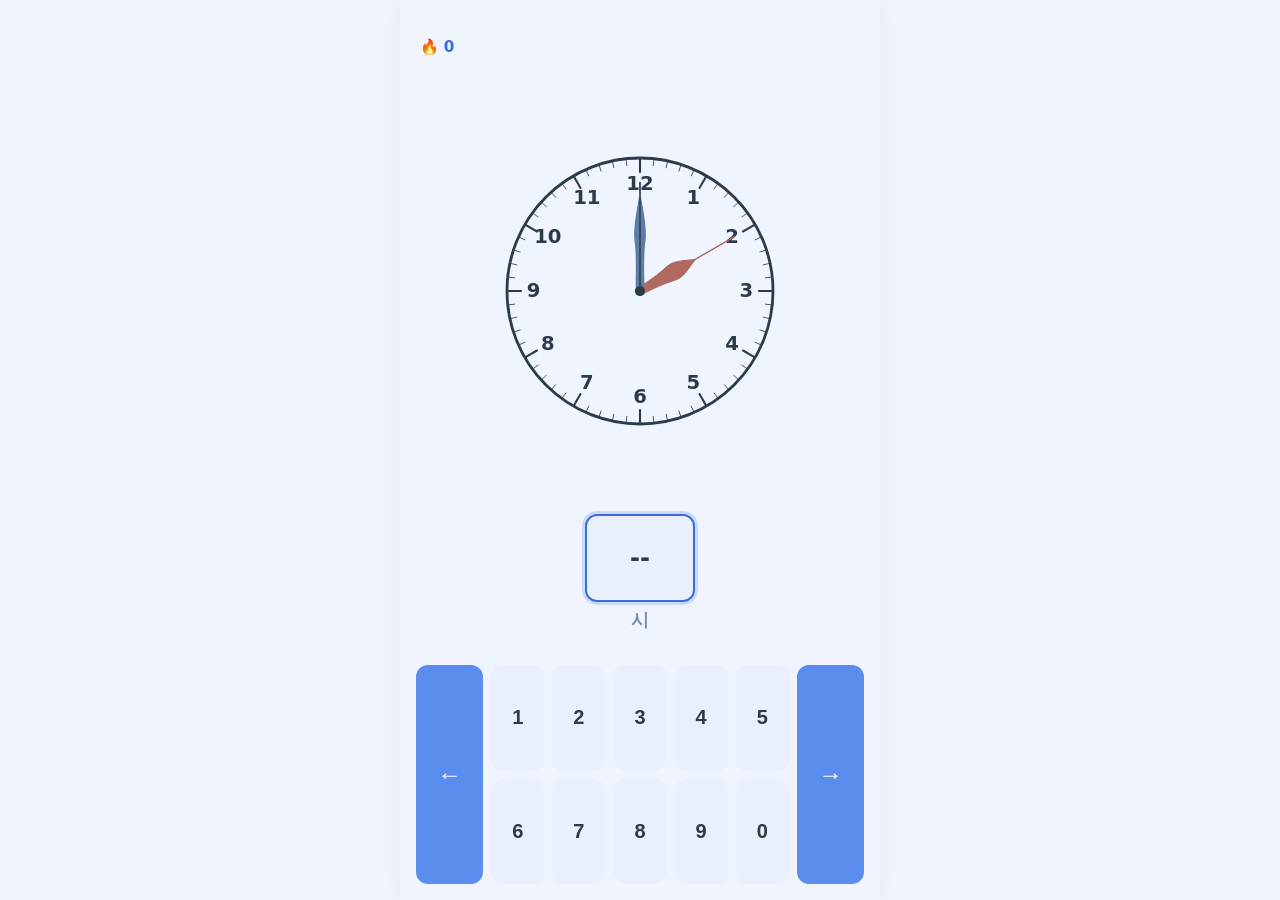
==== commit 0d3049c2: "Fix: defer gold reward to stage completion, prevent double grant/refresh farming, remove in-game gol" ====
--- a/games/clock/index.html
+++ b/games/clock/index.html
@@ -1,5 +1,6 @@
-<!-- v0.1.12 : 
- Implement_공통 렌더러 기반 저장 캐릭터 연동을 위한 컨테이너(.character-container) 추가 -->
+<!-- v0.1.13
+ Clock Game - Remove in-game gold display
+ - 상단 정보 바에 콤보만 표시 (골드는 결과 화면에서만 노출) -->
 
 
 <!DOCTYPE html>
@@ -22,10 +23,6 @@
       <span class="info-bar__item info-bar__combo">
         <span class="info-bar__icon">🔥</span>
         <span id="display-combo" class="info-bar__value">0</span>
-      </span>
-      <span class="info-bar__item info-bar__gold">
-        <span class="info-bar__icon">💎</span>
-        <span id="display-gold" class="info-bar__value">0</span>
       </span>
     </header>
 
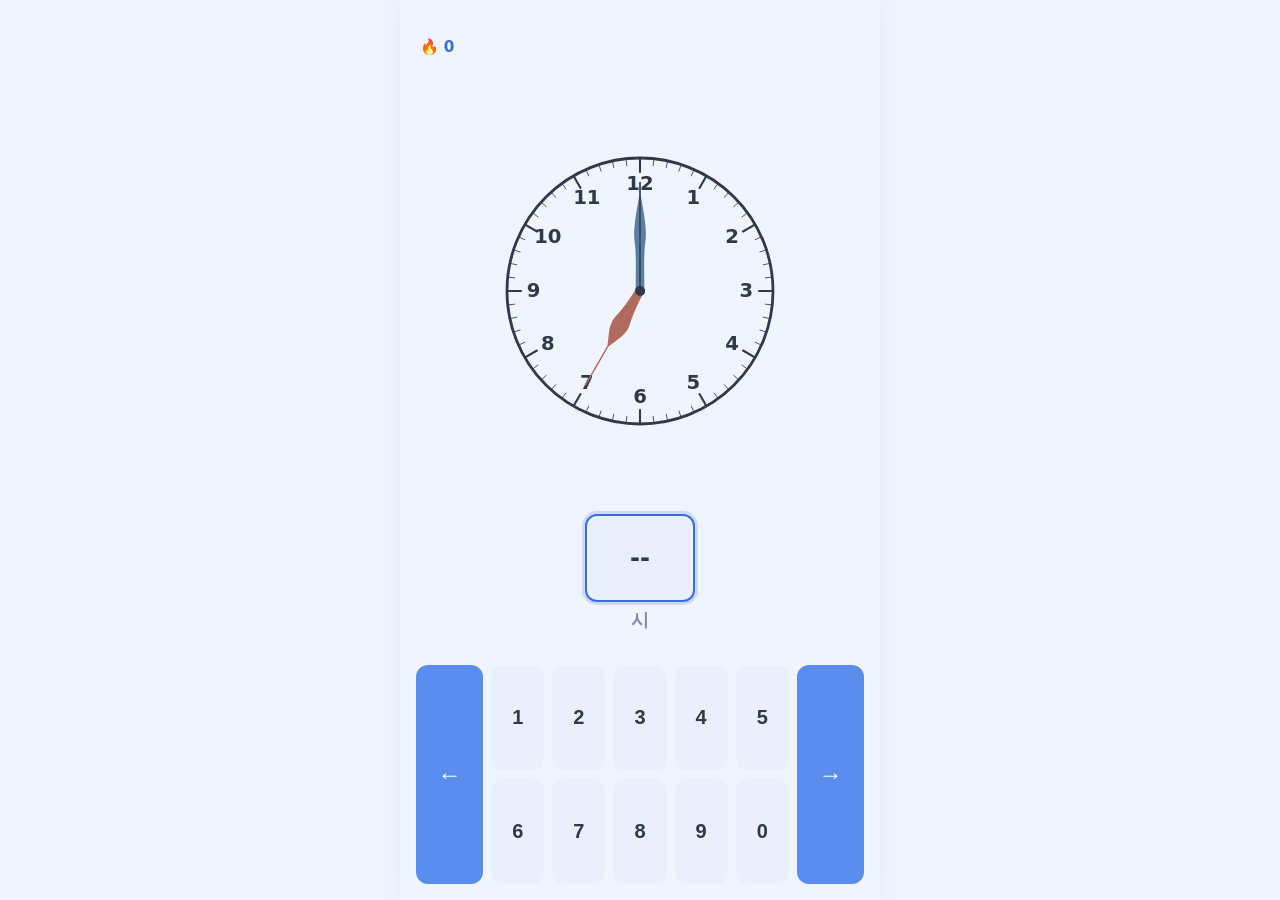
==== commit ade8b74c: "Add Favicon Assets" ====
--- a/games/clock/index.html
+++ b/games/clock/index.html
@@ -12,6 +12,9 @@
   <link rel="stylesheet" href="style.css" />
   <link rel="stylesheet" href="../../characters/character-anim.css" />
   <link rel="stylesheet" href="../../characters/assets/effects/effects.css" />
+  <link rel="icon" href="../../assets/favicon/favicon.ico" sizes="48x48" />
+  <link rel="icon" href="../../assets/favicon/favicon.svg" type="image/svg+xml" />
+  <link rel="apple-touch-icon" href="../../assets/favicon/apple-touch-icon.png" />  
 </head>
 <body>
 
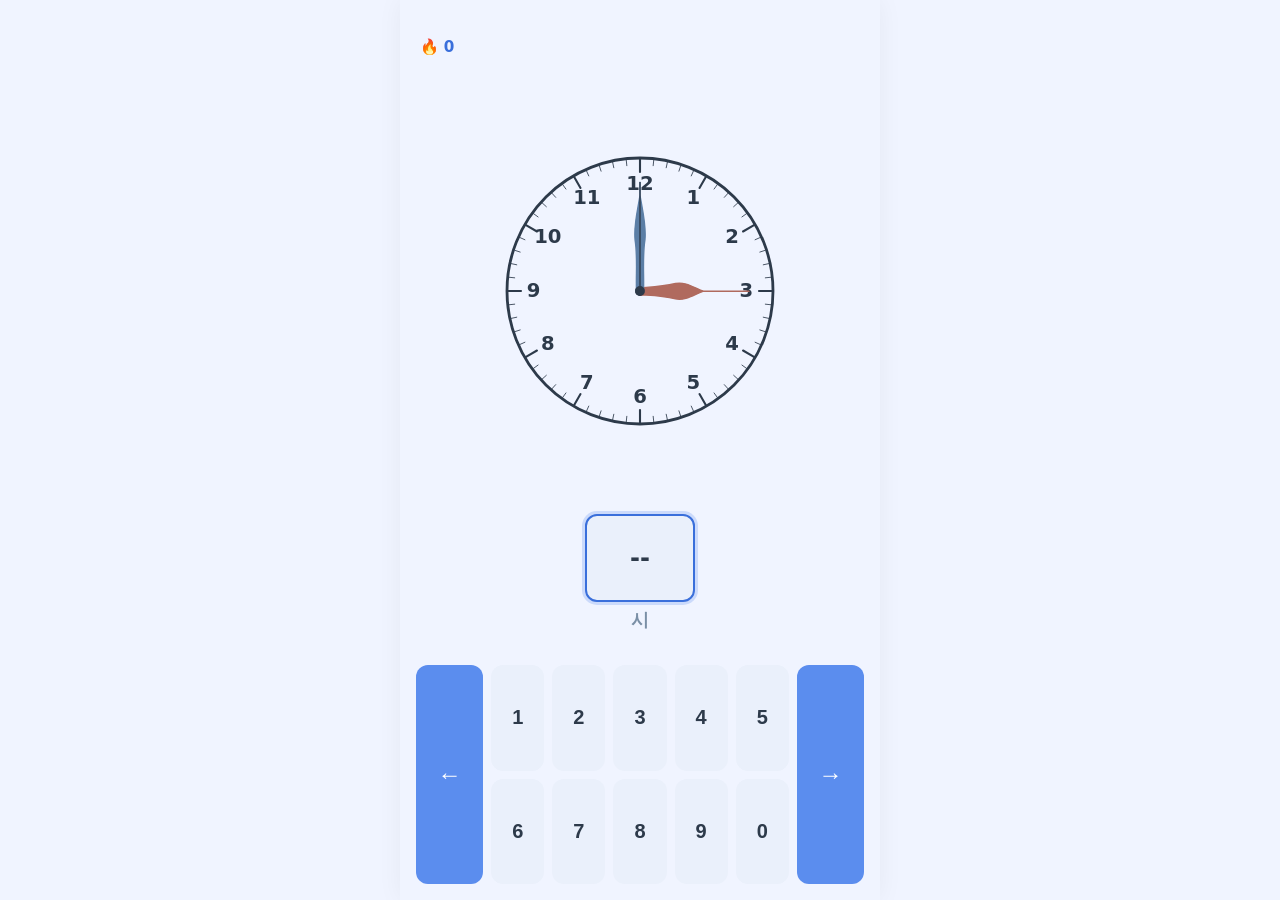
==== commit 6bfc4e98: "Update Touch Icons To Square" ====
--- a/games/clock/index.html
+++ b/games/clock/index.html
@@ -14,7 +14,7 @@
   <link rel="stylesheet" href="../../characters/assets/effects/effects.css" />
   <link rel="icon" href="../../assets/favicon/favicon.ico" sizes="48x48" />
   <link rel="icon" href="../../assets/favicon/favicon.svg" type="image/svg+xml" />
-  <link rel="apple-touch-icon" href="../../assets/favicon/apple-touch-icon.png" />  
+  <link rel="apple-touch-icon" href="../../assets/favicon/apple-touch-icon.png?v=2" />  
 </head>
 <body>
 
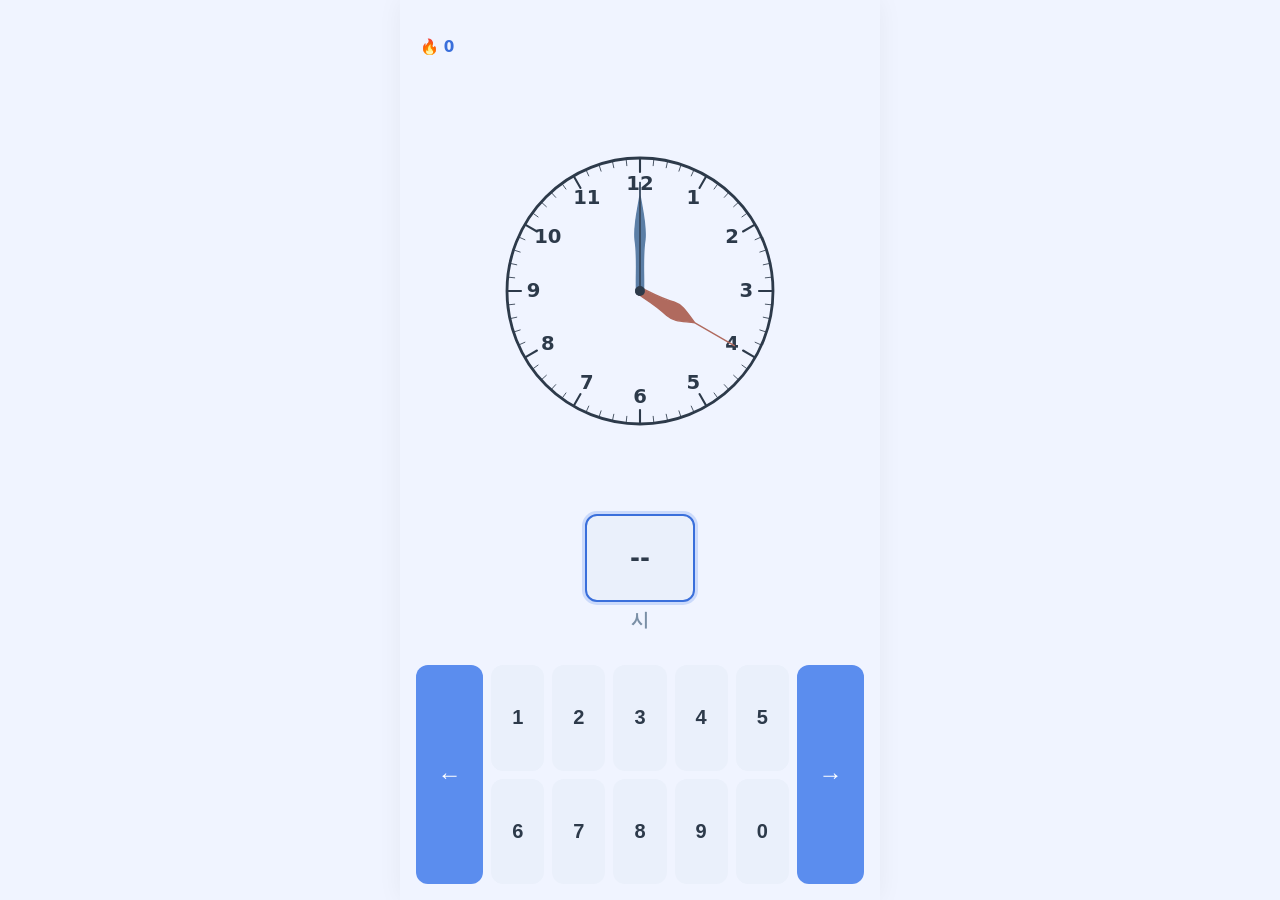
==== commit c2418b71: "Extract Shared Game Common Styles" ====
--- a/games/clock/index.html
+++ b/games/clock/index.html
@@ -1,6 +1,4 @@
-<!-- v0.1.13
- Clock Game - Remove in-game gold display
- - 상단 정보 바에 콤보만 표시 (골드는 결과 화면에서만 노출) -->
+<!-- clock v0.1.14 : 공통 css 연결 -->
 
 
 <!DOCTYPE html>
@@ -9,6 +7,7 @@
   <meta charset="UTF-8" />
   <meta name="viewport" content="width=device-width, initial-scale=1.0" />
   <title>Clock Game</title>
+  <link rel="stylesheet" href="../../shared/game-common.css" />
   <link rel="stylesheet" href="style.css" />
   <link rel="stylesheet" href="../../characters/character-anim.css" />
   <link rel="stylesheet" href="../../characters/assets/effects/effects.css" />
--- a/shared/game-common.css
+++ b/shared/game-common.css
@@ -0,0 +1,167 @@
+/* shared v0.1.0 : 게임 화면 공통 스타일 최초 생성 (시계·맞춤법 style.css에서 값이 같은 규칙을 통합) */
+
+/* 사용법: 게임 화면(games\<id>\index.html)의 <head>에서 games\<id>\style.css보다 먼저 연결한다 (../../shared/game-common.css).
+   - 두 게임에서 선언이 같은 규칙만 들어 있다. 게임마다 값이 다른 부분(키패드 영역 높이, 캐릭터 배치, 결과 화면 오버레이 등)은
+     각 게임의 style.css에서 같은 선택자로 필요한 속성만 추가/덮어쓴다 (이 파일이 먼저 로드되므로 게임 쪽이 우선한다). */
+
+/* ===========================
+   1. 전역 초기화 & 변수
+=========================== */
+*, *::before, *::after {
+  box-sizing: border-box;
+  margin: 0;
+  padding: 0;
+}
+
+body {
+  touch-action: manipulation;
+}
+
+:root {
+  --color-bg: #f0f4ff;
+  --color-surface: #ffffff;
+  --color-primary: #5b8dee;
+  --color-primary-dark: #3a6fdb;
+  --color-text: #2d3a4a;
+  --color-text-muted: #7a8fa6;
+  --color-keypad-bg: #eaf0fb;
+  --color-keypad-active: #dce8fb;
+
+  --font-base: 'Segoe UI', system-ui, sans-serif;
+  --max-width: 480px; 
+}
+
+html, body {
+  height: 100%;
+}
+
+body {
+  font-family: var(--font-base);
+  color: var(--color-text);
+  background-color: var(--color-bg);
+}
+
+/* ===========================
+   2. 전체 레이아웃
+=========================== */
+.game-wrapper {
+  max-width: var(--max-width);
+  margin: 0 auto;
+  height: 100vh;
+  display: flex;
+  flex-direction: column;
+  position: relative; /* 캐릭터 컨테이너 기준점 */
+}
+
+/* ===========================
+   3. 상단 정보 영역 (콤보)
+=========================== */
+.info-bar {
+  flex: 1 1 8.33%;
+  display: flex;
+  align-items: center;
+  justify-content: space-between;
+  padding: 0 1.25rem;
+  font-weight: 700;
+  font-size: 0.95rem;
+}
+
+/* 콤보 표시 (시계·맞춤법 동일) */
+.info-bar__combo {
+  color: var(--color-primary-dark);
+  display: flex;
+  align-items: center;
+  gap: 0.3rem;
+}
+
+/* ===========================
+   4. 인게임 캐릭터 (크기·SVG)
+   위치(position)와 효과는 게임마다 달라 각 게임의 style.css에서 지정 (시계: absolute 자유 배치, 맞춤법: relative)
+=========================== */
+.character-container {
+  width: 80px;
+  height: 150px; /* viewBox 160x300 비율 */
+}
+
+.character-container > svg.ingame-character {
+  width: 100%;
+  height: 100%;
+  display: block;
+}
+
+/* ===========================
+   5. 입력(키패드) 영역 공통 디자인
+   영역 높이(flex)는 게임마다 달라 각 게임의 style.css에서 지정 (시계 25%, 맞춤법 20%)
+=========================== */
+.keypad-area {
+  display: flex;
+  align-items: stretch;
+  gap: 0.5rem;
+  padding: 0.5rem 1rem 1rem;
+}
+
+.keypad-btn {
+  flex: 1;
+  min-height: 44px;
+  background: var(--color-keypad-bg);
+  border: none;
+  border-radius: 0.75rem;
+  font-size: 1.25rem;
+  font-weight: 700;
+  color: var(--color-text);
+  cursor: pointer;
+  transition: background-color 0.15s;
+}
+
+.keypad-btn:active {
+  background: var(--color-keypad-active);
+}
+
+/* 좌우 이동 버튼: 시계는 .keypad-btn--nav, 맞춤법은 .keypad-btn--side (선언 동일) */
+.keypad-btn--nav,
+.keypad-btn--side {
+  flex: 0 0 15%;
+  background: var(--color-primary);
+  color: #ffffff;
+  font-size: 1.5rem;
+}
+
+.keypad-btn--nav:active,
+.keypad-btn--side:active {
+  background: var(--color-primary-dark);
+}
+
+/* ===========================
+   6. 단계 완료 결과 카드 (결과 화면 오버레이는 게임별)
+=========================== */
+.result-card {
+  background: var(--color-surface);
+  border-radius: 1.25rem;
+  box-shadow: 0 8px 32px rgba(91, 141, 238, 0.18);
+  padding: 2rem 1.75rem;
+  text-align: center;
+  display: flex;
+  flex-direction: column;
+  gap: 0.6rem;
+  width: min(320px, 88vw);
+}
+
+.result-level { font-size: 1.4rem; font-weight: 800; color: var(--color-primary); }
+.result-score { font-size: 2rem; font-weight: 800; color: var(--color-text); }
+.result-rate { font-size: 1rem; color: var(--color-text-muted); }
+.result-combo { font-size: 1rem; font-weight: 700; color: var(--color-primary-dark); }
+.result-stars { font-size: 1.75rem; letter-spacing: 0.1em; color: #d4a017; }
+.result-divider { border: none; border-top: 1px solid #e8edf5; margin: 0.25rem 0; }
+
+.result-gold-row { display: flex; justify-content: space-between; gap: 1rem; font-size: 0.9rem; color: var(--color-text-muted); text-align: left; }
+.result-gold-value { text-align: right; white-space: nowrap; font-variant-numeric: tabular-nums; }
+.result-gold-total { display: flex; justify-content: space-between; gap: 1rem; font-size: 1rem; font-weight: 700; color: var(--color-primary-dark); margin-top: 0.25rem; text-align: left; }
+
+/* ===========================
+   7. PC 대응 (480px 이상)
+=========================== */
+@media (min-width: 480px) {
+  .game-wrapper {
+    box-shadow: 0 0 24px rgba(0, 0, 0, 0.05);
+  }
+}
--- a/games/clock/style.css
+++ b/games/clock/style.css
@@ -1,75 +1,4 @@
-/* v0.2.3 : 
-Update - .game-wrapper에 position relative 추가, .character-container 스타일 정의 추가 */
-
-/* ===========================
-   1. 전역 초기화 & 변수
-=========================== */
-*, *::before, *::after {
-  box-sizing: border-box;
-  margin: 0;
-  padding: 0;
-}
-
-body {
-  touch-action: manipulation;
-}
-
-:root {
-  --color-bg: #f0f4ff;
-  --color-surface: #ffffff;
-  --color-primary: #5b8dee;
-  --color-primary-dark: #3a6fdb;
-  --color-text: #2d3a4a;
-  --color-text-muted: #7a8fa6;
-  --color-keypad-bg: #eaf0fb;
-  --color-keypad-active: #dce8fb;
-
-  --font-base: 'Segoe UI', system-ui, sans-serif;
-  --max-width: 480px; 
-}
-
-html, body {
-  height: 100%;
-}
-
-body {
-  font-family: var(--font-base);
-  color: var(--color-text);
-  background-color: var(--color-bg);
-}
-
-/* ===========================
-   2. 전체 레이아웃
-=========================== */
-.game-wrapper {
-  max-width: var(--max-width);
-  margin: 0 auto;
-  height: 100vh;
-  display: flex;
-  flex-direction: column;
-  position: relative; /* 캐릭터 컨테이너 기준점 */
-}
-
-/* ===========================
-   3. 상단 정보 영역 (1/12)
-=========================== */
-.info-bar {
-  flex: 1 1 8.33%;
-  display: flex;
-  align-items: center;
-  justify-content: space-between;
-  padding: 0 1.25rem;
-  font-weight: 700;
-  font-size: 0.95rem;
-}
-
-.info-bar__gold,
-.info-bar__combo {
-  color: var(--color-primary-dark);
-  display: flex;
-  align-items: center;
-  gap: 0.3rem;
-}
+/* clock v0.2.4 : 값이 같은 공통 규칙을 shared/game-common.css로 이동 (섹션 번호는 유지, 게임 고유 규칙만 남김) */
 
 /* ===========================
    4. 시계 영역
@@ -182,10 +111,6 @@
 =========================== */
 .keypad-area {
   flex: 1 1 25%;
-  display: flex;
-  align-items: stretch;
-  gap: 0.5rem;
-  padding: 0.5rem 1rem 1rem;
 }
 
 .keypad-numbers {
@@ -202,31 +127,6 @@
 }
 
 .keypad-btn {
-  flex: 1;
-  min-height: 44px;
-  background: var(--color-keypad-bg);
-  border: none;
-  border-radius: 0.75rem;
-  font-size: 1.25rem;
-  font-weight: 700;
-  color: var(--color-text);
-  cursor: pointer;
-  transition: background-color 0.15s;
-}
-
-.keypad-btn:active {
-  background: var(--color-keypad-active);
-}
-
-.keypad-btn--nav {
-  flex: 0 0 15%;
-  background: var(--color-primary);
-  color: #ffffff;
-  font-size: 1.5rem;
-}
-
-.keypad-btn--nav:active {
-  background: var(--color-primary-dark);
 }
 
 /* ===========================
@@ -234,26 +134,9 @@
 =========================== */
 .character-container {
   position: absolute;
-  width: 80px;
-  height: 150px; /* viewBox 160x300 비율 */
   pointer-events: none; /* 클릭 등 터치 이벤트 무시 */
   z-index: 50; /* 입력 UI보다 위에 올 수 있도록 허용 */
   filter: drop-shadow(0 4px 8px rgba(0,0,0,0.15));
-}
-
-.character-container > svg.ingame-character {
-  width: 100%;
-  height: 100%;
-  display: block;
-}
-
-/* ===========================
-   8. PC 대응 (480px 이상)
-=========================== */
-@media (min-width: 480px) {
-  .game-wrapper {
-    box-shadow: 0 0 24px rgba(0, 0, 0, 0.05);
-  }
 }
 
 /* ===========================
@@ -272,29 +155,6 @@
 .result-screen--hidden {
   display: none;
 }
-
-.result-card {
-  background: var(--color-surface);
-  border-radius: 1.25rem;
-  box-shadow: 0 8px 32px rgba(91, 141, 238, 0.18);
-  padding: 2rem 1.75rem;
-  text-align: center;
-  display: flex;
-  flex-direction: column;
-  gap: 0.6rem;
-  width: min(320px, 88vw);
-}
-
-.result-level { font-size: 1.4rem; font-weight: 800; color: var(--color-primary); }
-.result-score { font-size: 2rem; font-weight: 800; color: var(--color-text); }
-.result-rate { font-size: 1rem; color: var(--color-text-muted); }
-.result-combo { font-size: 1rem; font-weight: 700; color: var(--color-primary-dark); }
-.result-stars { font-size: 1.75rem; letter-spacing: 0.1em; color: #d4a017; }
-.result-divider { border: none; border-top: 1px solid #e8edf5; margin: 0.25rem 0; }
-
-.result-gold-row { display: flex; justify-content: space-between; gap: 1rem; font-size: 0.9rem; color: var(--color-text-muted); text-align: left; }
-.result-gold-value { text-align: right; white-space: nowrap; font-variant-numeric: tabular-nums; }
-.result-gold-total { display: flex; justify-content: space-between; gap: 1rem; font-size: 1rem; font-weight: 700; color: var(--color-primary-dark); margin-top: 0.25rem; text-align: left; }
 
 .answer-modal {
   position: fixed;
